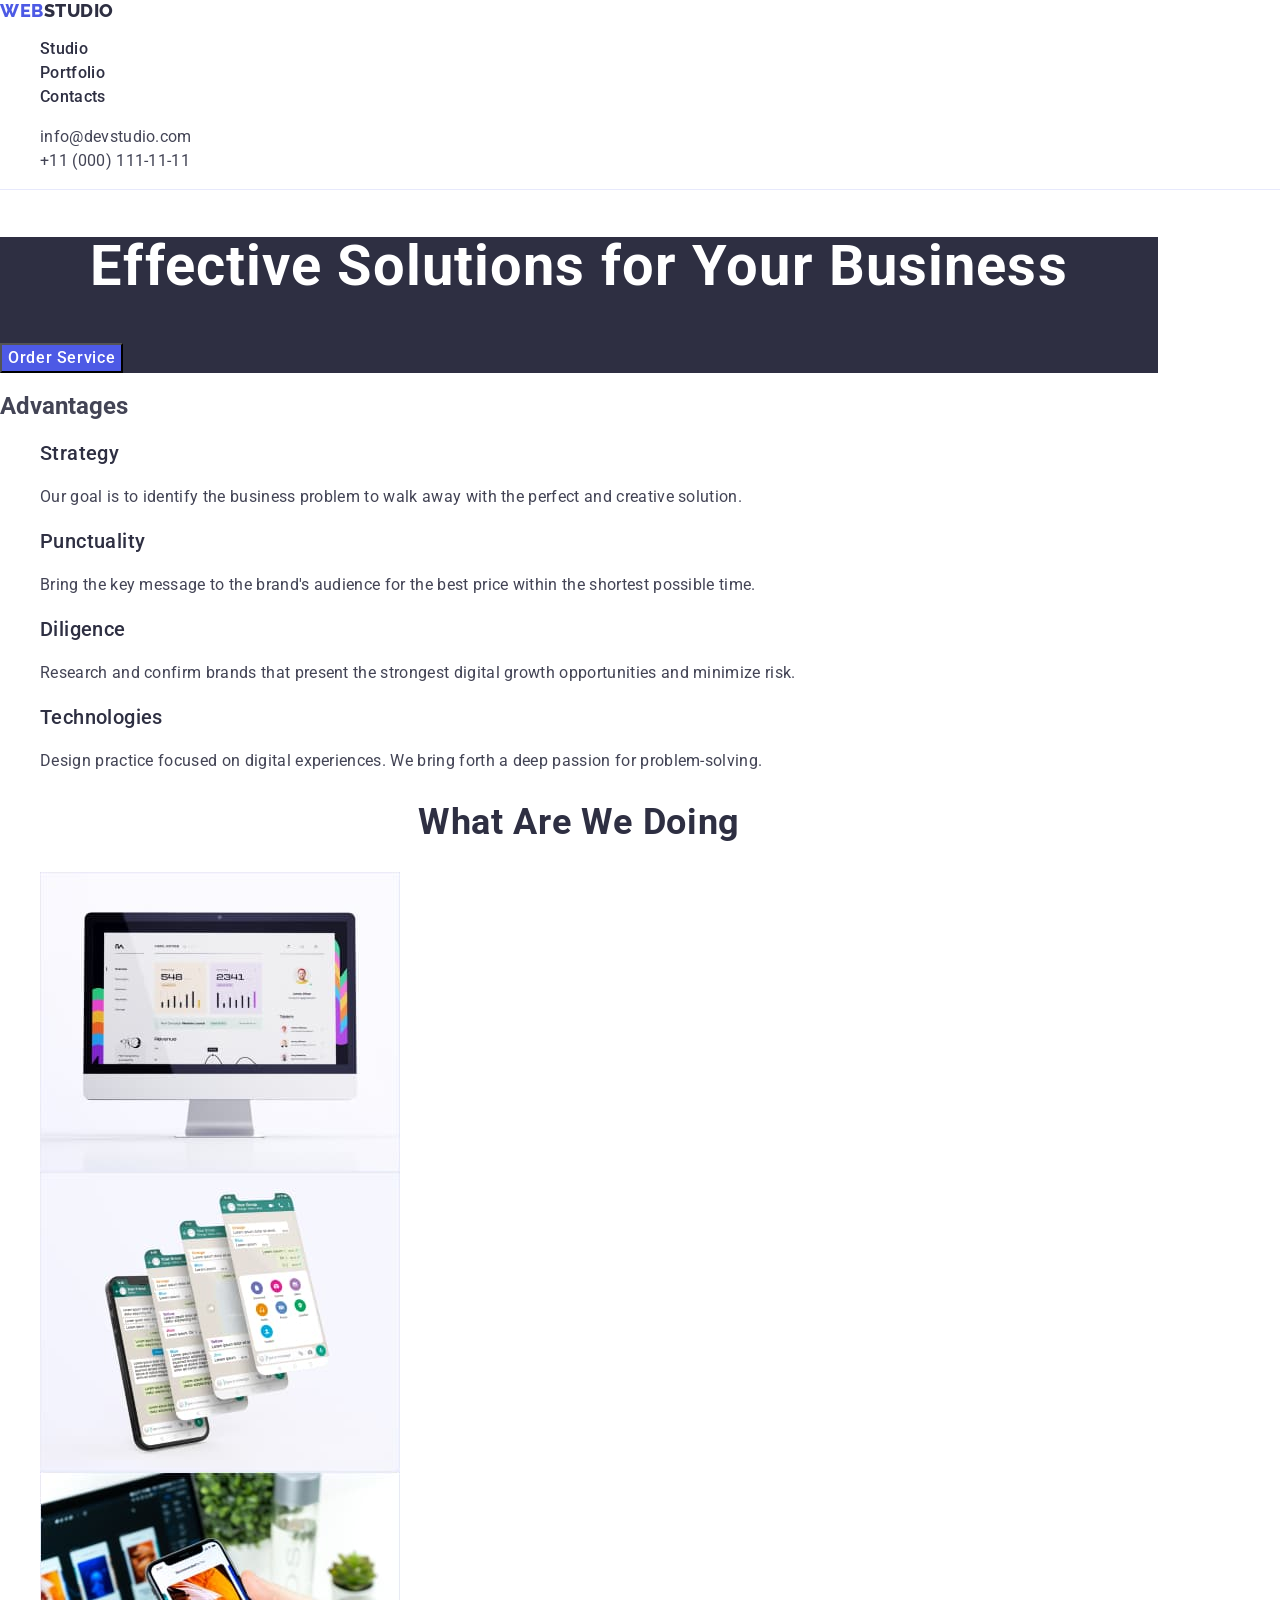
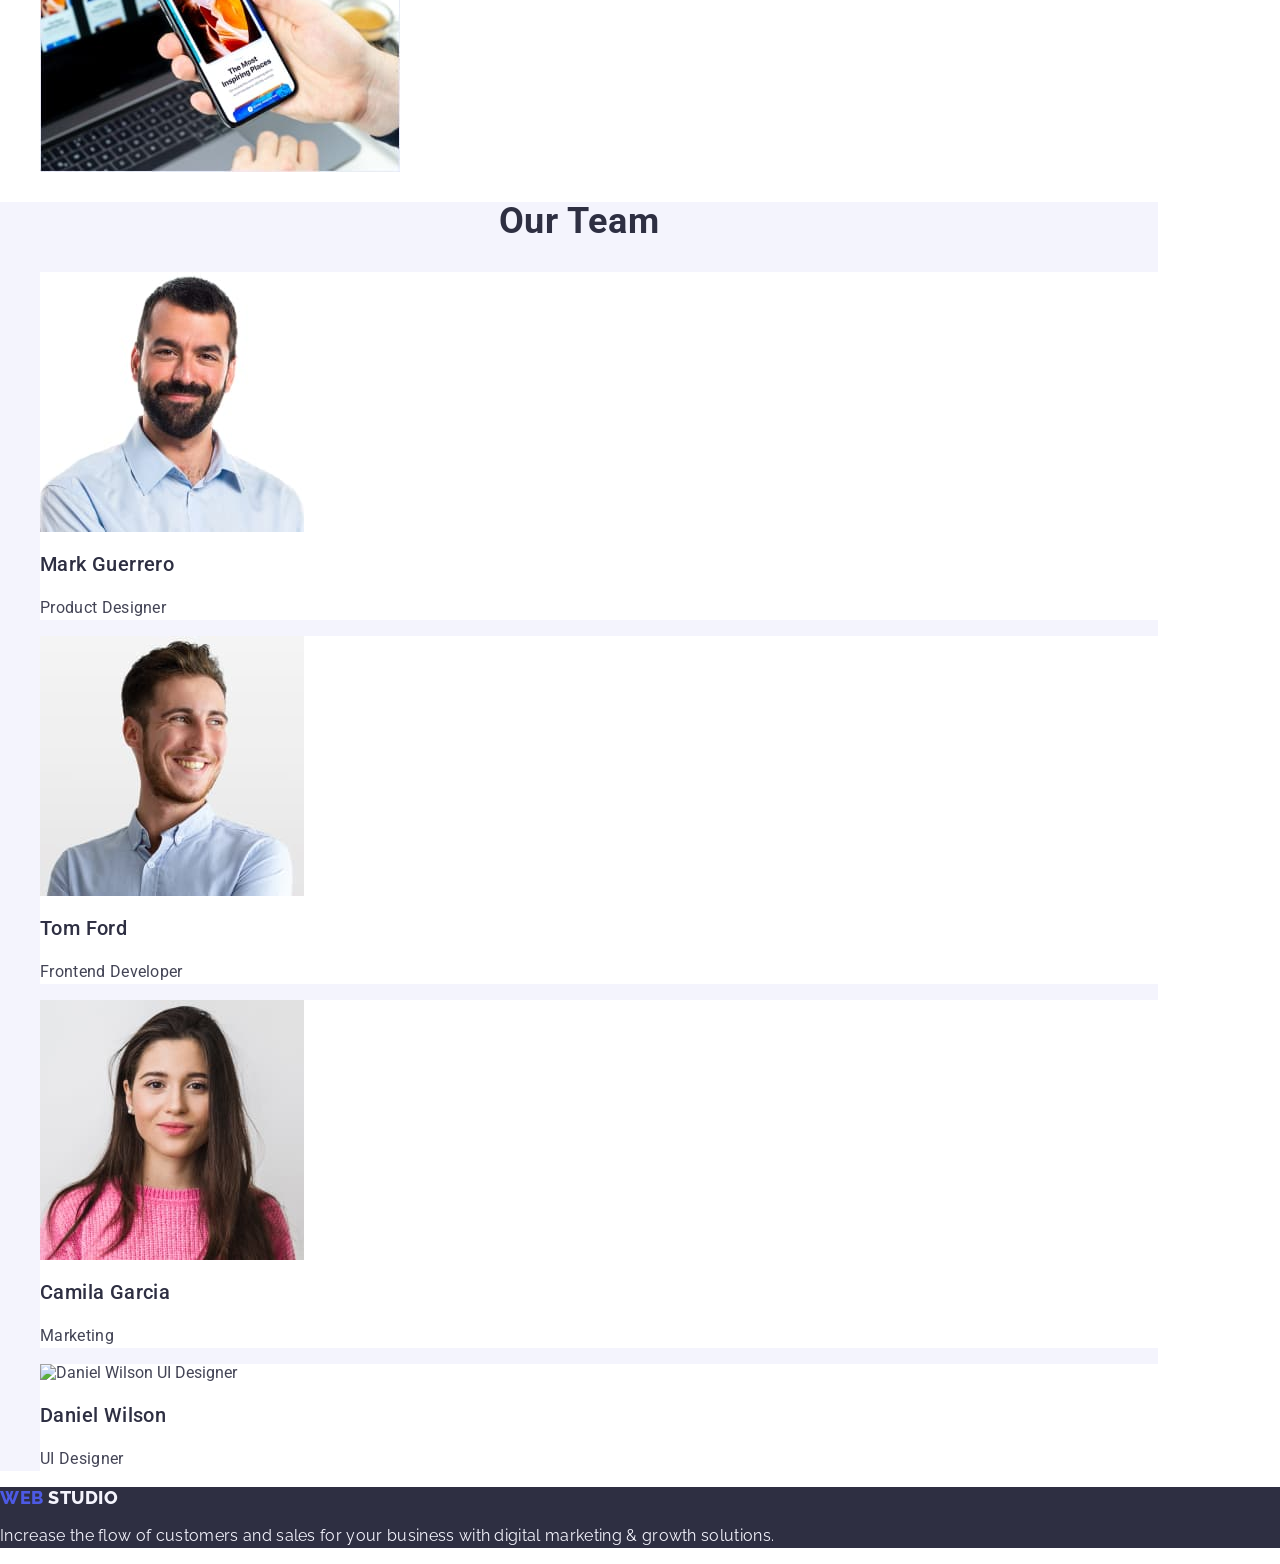
==== index.html @ 84432278 "home3" ====
<!DOCTYPE html>
<html lang="en">
  <head>
    <meta charset="UTF-8" />
    <meta name="viewport" content="width=, initial-scale=1.0" />
    <title>Document</title><link rel="preconnect" href="https://fonts.googleapis.com">
    <link rel="preconnect" href="https://fonts.googleapis.com">
<link rel="preconnect" href="https://fonts.gstatic.com" crossorigin>
<link href="https://fonts.googleapis.com/css2?family=Raleway:wght@800&family=Roboto:wght@400;500;700;900&display=swap" rel="stylesheet">
  <link rel="stylesheet" href="https://cdnjs.cloudflare.com/ajax/libs/modern-normalize/2.0.0/modern-normalize.min.css"> 
<link rel="stylesheet" href="./css/styles.css" />  
  </head>
  <body>
    <!---header section-->
    <header class="header">
<div class="container"> 
      <div class="header-content conteiner">
      <nav class="nav">
        <a class="logo link" href="./index.html">Web<span class="logo-span">Studio  </span> </a>

        <ul class="naw-list list"> 
        <li class="naw-element"> 
          <a class="naw-item link" href="./index.html">Studio</a>
         </li>
          <li class="naw-element">
            <a class="naw-item link" href="./portfolio.html">Portfolio</a>
          </li>
          <li class="naw-element">
           <a  class="naw-item link" href="">Contacts</a>
          </li>
        </ul>
      </nav>

      <address class="adress">

        <ul class="adress-list list">

          <li class="adress-element"><a class="adress-item link"  href="mailto:info@devstudio.com">info@devstudio.com</a></li>
          <li class="adress-element"><a class="adress-item link" href="tel:+110001111111">+11 (000) 111-11-11</a></li>
        </ul>

      </address>
    </div>
  </div>
    </header>


    <main class="main">
<div class="container"> 
      <!-- section 1 -->
      <section class="hero">

      <h1 class="hero-title">Effective Solutions for Your Business</h1>
      <button  class="hero-button" type="button">Order Service</button>
      </section>

      <!-- section 2 -->

      <section class="Advantages">

        <h2>Advantages</h2>

        <ul class="advantages-list list">
          <li class="advantages-item">
        <h3 class="advantages-title">Strategy</h3>
        <p class="advantages-text">
          Our goal is to identify the business problem to walk away with the
          perfect and creative solution.
        </p>
      </li>
      <li class="advantages-item">
        <h3 class="advantages-title">Punctuality</h3>
        <p class="advantages-text">
          Bring the key message to the brand's audience for the best price
          within the shortest possible time.
        </p>
      </li>
      <li class="advantages-item">
        <h3 class="advantages-title">Diligence</h3>
        <p class="advantages-text">
          Research and confirm brands that present the strongest digital growth opportunities and minimize risk.
        </p>
      <li class="advantages-item">
        <h3 class="advantages-title">Technologies</h3>
        <p class="advantages-text">
          Design practice focused on digital experiences. We bring forth a deep
          passion for problem-solving.
        </p>
      </li>
      </ul>
      </section>
      <!-- section 3 -->
      <section class="service">
        <h2 class="service-name">What are we doing</h2>
        <ul class="servise-list list">
          <li class="service-item">
            <img class="servise-image"
            src="./images/note.jpg" 
            width="360"
          alt="note"
          />
        </li>
          <li  class="service-list item">
            <img class="servise-image"
            src="./images/twotel.jpg"
             width="360"
             alt="twotel"
             />
            </li>
          <li  class="service-list item">
            <img class="servise-image"
            src="./images/notetel.jpg" 
            width="360"
            alt="notetel"
            />
          </li>
        </ul>
      </section>
      <!-- section 4 -->
      <section class="team">
        <h2 class="team-title">Our Team</h2>
        <ul class="team-list list">
          <li  class="team-item">
            <img class="team-image"
              src="./images/markguerrero.jpg"
              width="264"
              alt=" Mark Guerrero Product Designer"
            />

            <h3 class="team-subtitle">Mark Guerrero</h3>
            <p class="team-text">Product Designer</p>
          </li>

          <li class="team-item">
            <img class="team-image"
              src="./images/tomford.jpg"
              width="264"
              alt="Tom Ford Frontend Developerd"
              />
          <h3 class="team-subtitle">Tom Ford</h3>
          <p class="team-text">Frontend Developer</p>
        </li>
          <li class="team-item">
            <img class="team-image"
              src="./images/camilagarcia.jpg"
              width="264"
              alt="Camila Garcia Marketing"
            />
         <h3 class="team-subtitle">Camila Garcia</h3>
          <p class="team-text">Marketing</p>
        </li>
          <li class="team-item">
            <img class="team-image"
              src="./images/danielwilson.jpg"
              width="264"
              alt="Daniel Wilson UI Designer"
            />
          <h3 class="team-subtitle">Daniel Wilson</h3>
          <p class="team-text">UI Designer</p>
        </li>
        </ul>
      </section>
    </div>
    </main>
    <!--footer section-->
    <footer class="footer">
      <div class="container">
      <a class="footer-logo link" href="./index.html">Web <span class="logo-span">Studio  </span> </a>
      
      <p class="footer-text" >
        Increase the flow of customers and sales for your business with digital
        marketing & growth solutions.
      </p>
    </div>
    </footer>
  </body>
</html>
---- css/styles.css ----
/*
font-family: "Roboto", sans-serif;
font-family: "Relawey", sans-serif;
*/

*,
*::after,
*::before{
	box-sizing: border-box;
}

img{
  display: block;
}
body {
  margin: 0;
  font-family: Roboto, sans-serif;
  color: #434455;
  background-color: var(--white);
}

:root {
  --irish: #4d5ae5;
  --ocean: #404bbf;
  --navyblue: #2e2f42;
  --green: #31d0aa;
  --slate: #434455;
  --lightflover: #8e8f99;
  --cornflover: #e7e9fc;
  --cloud: #f4f4fd;
  --navybluemodal: #2e2f42;
  --gray: #2e2f42;
  --white: #ffffff;
}

.container { 
  max-width: 1158px;
  padding-left:  
  padding-right:  
  margin-left:  
  margin-right:  
  }

  header{
    border-bottom: 1px solid #e7e9fc;
  }
.logo {
  font-family: Raleway, sans-serif;
  color: var(--iris, #4d5ae5);
  font-size: 18px;
  font-weight: 800;
  line-height: 1.17;
  letter-spacing: 0.54px;
  text-transform: uppercase;
}
.logo-span {
  color: var(--navyblue);
}
.link {
  text-decoration: none;
}
.list {
  list-style: none;
}


.naw-item{
  color: var(--navyblue);
  font-family: Roboto, sans-serif;
  font-size: 16px;
  font-weight: 500;
  line-height: 1.5;
  letter-spacing: 0.02em;
}
.naw-item:hover,
.naw-item:focus{
  color:#404bbf;
}
.naw-item:hover
.naw-item:active{
  color:  #404bbf;
}
.adress {
  font-style: normal;
}
.adress-item{
  color: var(--slate);
  font-family: Roboto, sans-serif;
  font-size: 16px;
  line-height: 1.5;
  letter-spacing: 0.32px;
}
.adress-item:hover,
.adress-item:focus {
  color: #404bbf;
}
.adress-item:active {
  color: #404bbf;
}


.filter-button {
  color: var(--irish);
  background-color: var(--cloud);
  font-family: Roboto, sans-serif;
  font-size: 16px;
  font-weight: 500;
  line-height: 1.5;
  letter-spacing: 0.64px;
  text-align: center;
  cursor: pointer;
}

.filter-item button:hover,
.filter-item button:focus {
  color: #fff;
  background: var(--ocean);
}

.galery-item {
  background: var(--white);
}

.galery-title {
  font-family: Roboto, sans-serif;
  font-size: 20px;
  font-style: normal;
  font-weight: 500;
  line-height: 1.2;
  letter-spacing: 0.02em;
  color: #2e2f42 ;
}
.link{
  text-decoration: none;
}
.galery-text {
  color: var(--slate);
  font-family: Roboto;
  font-size: 16px;
  font-style: normal;
  font-weight: 400;
  line-height: 1.5;
  letter-spacing: 0.02em;
}
.hero{
    background-color:#2e2f42;
}
.hero-title {
  background: var(--navyblue);
  color: var(--white);
  font-family: Roboto, sans-serif;
  font-size: 56px;
  font-weight: 700;
  line-height: 1.07;
  letter-spacing: 1.12px;
  text-align: center;
}

.hero-button {
  color: var(--white);
  background:var(--irish);
  font-family: Roboto, sans-serif;
  font-size: 16px;
  font-weight: 500;
  line-height: 1.5;
  letter-spacing: 0.64px;
  cursor: pointer;
}
.hero-button:hover,
.hero-button:focus{
background: var(--ocean);
}

.advantages-title {
  color: var(--navyblue);
  font-family: Roboto, sans-serif;
  font-size: 20px;
  font-weight: 500;
  line-height: 1.2;
  letter-spacing: 0.4px;
}
.advantages-text {
  color: var(--slate);
  font-family: Roboto, sans-serif;
  font-size: 16px;
  font-weight: 400;
  line-height: 1.5;
  letter-spacing: 0.32px;
}
.service-name {
  color: var(--navyblue);
  text-align: center;
  font-family: Roboto, sans-serif;
  font-size: 36px;
  font-weight: 700;
  line-height: 1.11;
  letter-spacing: 0.72px;
  text-transform: capitalize;
}
.team{
    background-color:#F4F4FD;
}
.team-item{
    background-color: #FFFFFF;
}
.team-title {
  color: var(--navyblue);
  text-align: center;
  font-family: Roboto, sans-serif;
  font-size: 36px;
  font-weight: 700;
  line-height: 1.11;
  letter-spacing: 0.72px;
  text-transform: capitalize;
  
  
}
.team-subtitle {
  color: var(--navyblue);
  font-family: Roboto, sans-serif;
  font-size: 20px;
  font-weight: 500;
  line-height: 1.2;
  letter-spacing: 0.4px;
  

}
.team-text {
  color: var(--slate);
  font-family: Roboto, sans-serif;
  font-size: 16px;
  font-weight: 400;
  line-height: 1.5;
  letter-spacing: 0.32px;
}

.footer{
background-color: var(--navyblue);
}
.footer-logo {
  font-family: "Raleway", sans-serif;
  color: var(--iris, #4d5ae5);
  font-size: 18px;
  font-weight: 800;
  line-height: 1.17;
  letter-spacing: 0.54px;
  text-transform: uppercase;
}

.footer-logo span {
  color:#f4f4fd;
}

.footer-text {
  color: var(--cloud);
  font-family:"Raleway", sans-serif;
  font-size: 16px;
  font-weight: 400;
  line-height: 1.5;
  letter-spacing: 0.32px;
  
}
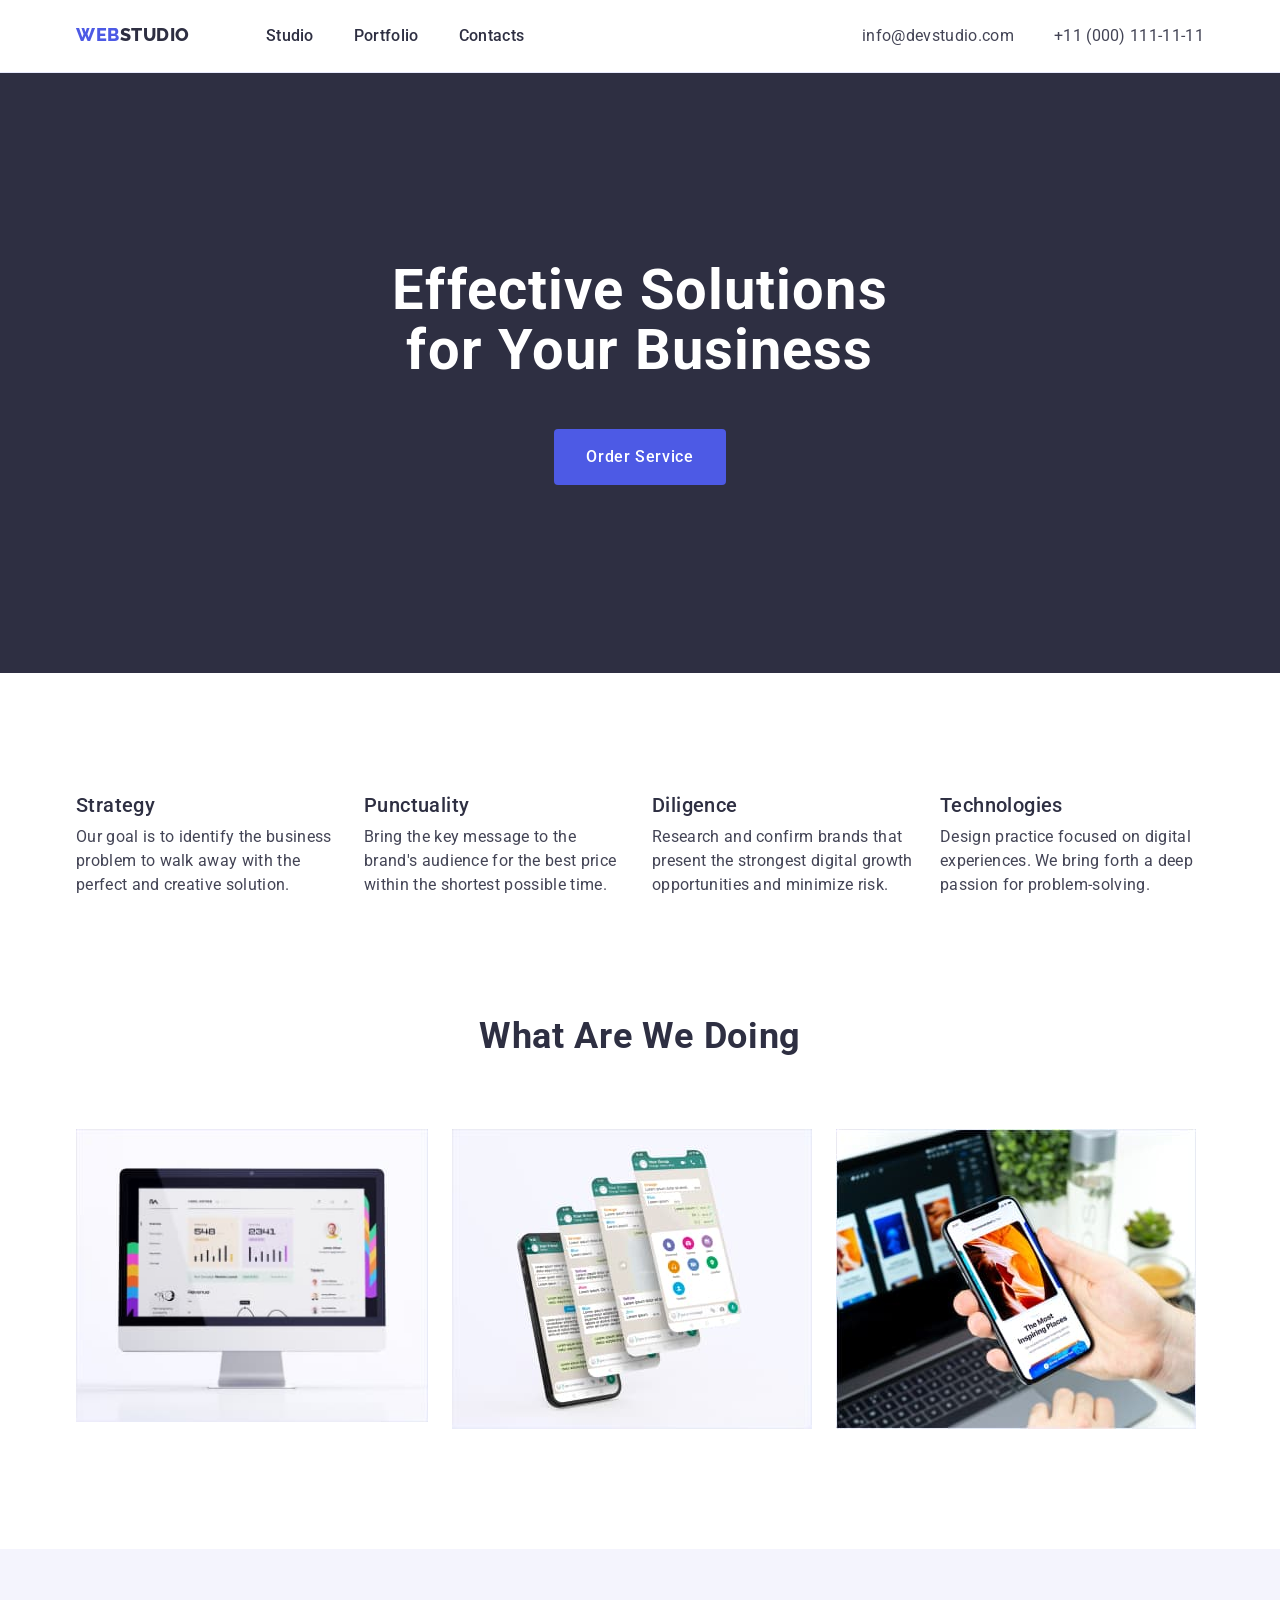
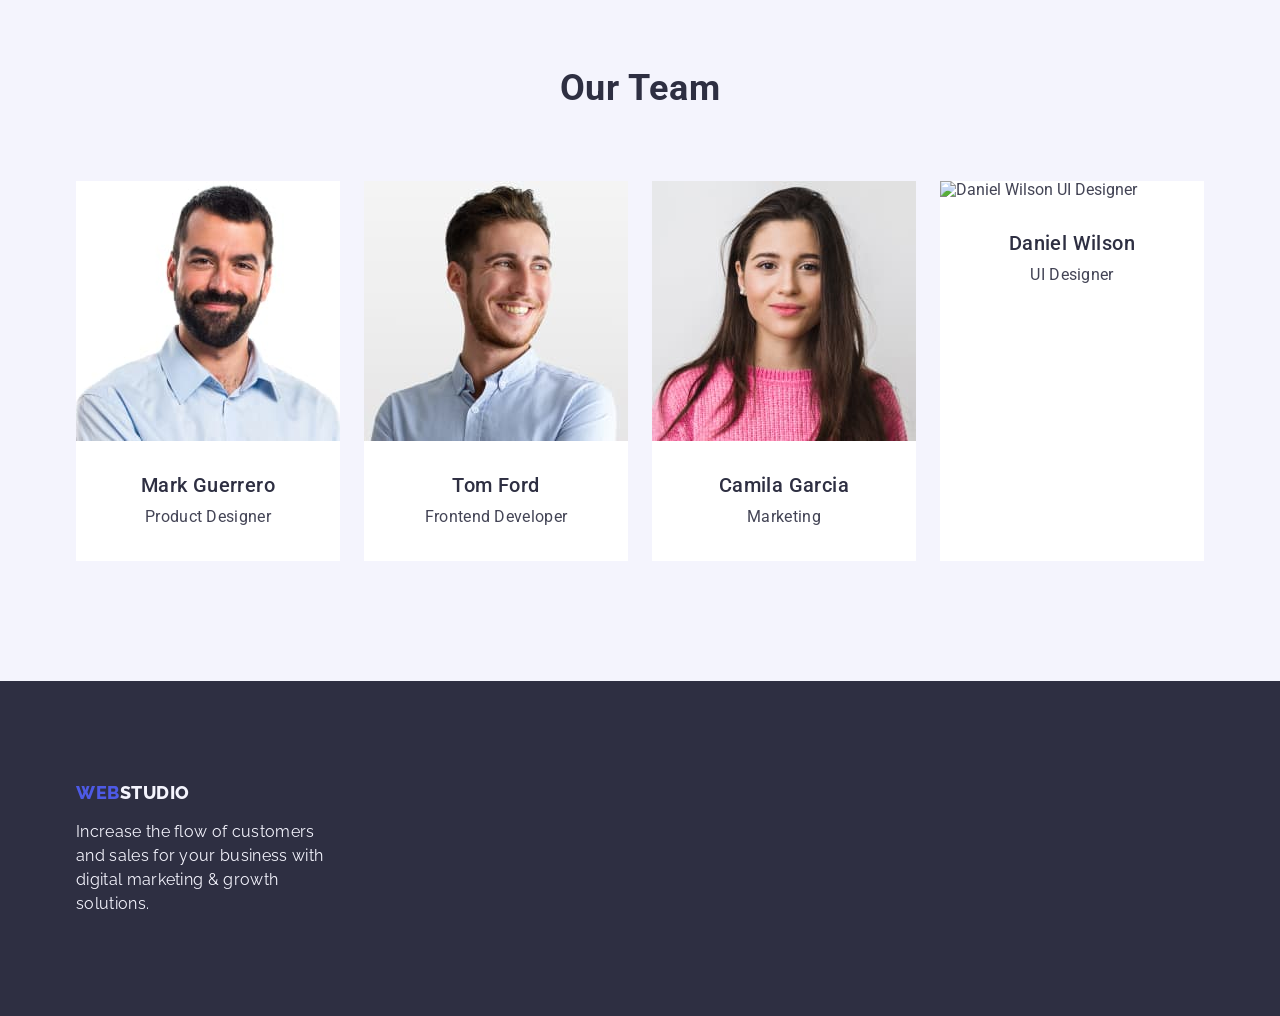
==== commit 07bf4fbe: "home-3" ====
--- a/index.html
+++ b/index.html
@@ -3,175 +3,209 @@
   <head>
     <meta charset="UTF-8" />
     <meta name="viewport" content="width=, initial-scale=1.0" />
-    <title>Document</title><link rel="preconnect" href="https://fonts.googleapis.com">
-    <link rel="preconnect" href="https://fonts.googleapis.com">
-<link rel="preconnect" href="https://fonts.gstatic.com" crossorigin>
-<link href="https://fonts.googleapis.com/css2?family=Raleway:wght@800&family=Roboto:wght@400;500;700;900&display=swap" rel="stylesheet">
-  <link rel="stylesheet" href="https://cdnjs.cloudflare.com/ajax/libs/modern-normalize/2.0.0/modern-normalize.min.css"> 
-<link rel="stylesheet" href="./css/styles.css" />  
+    <title>Document</title>
+    <link rel="preconnect" href="https://fonts.googleapis.com" />
+    <link rel="preconnect" href="https://fonts.gstatic.com" crossorigin />
+    <link
+      href="https://fonts.googleapis.com/css2?family=Raleway:wght@800&family=Roboto:wght@400;500;700;900&display=swap"
+      rel="stylesheet"
+    />
+    <link
+      rel="stylesheet"
+      href="https://cdnjs.cloudflare.com/ajax/libs/modern-normalize/2.0.0/modern-normalize.min.css"
+    />
+    <link rel="stylesheet" href="./css/styles.css" />
   </head>
   <body>
     <!---header section-->
     <header class="header">
-<div class="container"> 
-      <div class="header-content conteiner">
-      <nav class="nav">
-        <a class="logo link" href="./index.html">Web<span class="logo-span">Studio  </span> </a>
-
-        <ul class="naw-list list"> 
-        <li class="naw-element"> 
-          <a class="naw-item link" href="./index.html">Studio</a>
-         </li>
-          <li class="naw-element">
-            <a class="naw-item link" href="./portfolio.html">Portfolio</a>
-          </li>
-          <li class="naw-element">
-           <a  class="naw-item link" href="">Contacts</a>
-          </li>
-        </ul>
-      </nav>
-
-      <address class="adress">
-
-        <ul class="adress-list list">
-
-          <li class="adress-element"><a class="adress-item link"  href="mailto:info@devstudio.com">info@devstudio.com</a></li>
-          <li class="adress-element"><a class="adress-item link" href="tel:+110001111111">+11 (000) 111-11-11</a></li>
-        </ul>
-
-      </address>
-    </div>
-  </div>
+      <div class="container header-container">
+        <nav class="nav">
+          <a class="logo link" href="./index.html"
+            >Web<span class="logo-span">Studio </span>
+          </a>
+
+          <ul class="naw-list list">
+            <li class="naw-element">
+              <a class="naw-item link" href="./index.html">Studio</a>
+            </li>
+            <li class="naw-element">
+              <a class="naw-item link" href="./portfolio.html">Portfolio</a>
+            </li>
+            <li class="naw-element">
+              <a class="naw-item link" href="">Contacts</a>
+            </li>
+          </ul>
+        </nav>
+
+        <address class="adress">
+          <ul class="adress-list list">
+            <li class="adress-element">
+              <a class="adress-item link" href="mailto:info@devstudio.com"
+                >info@devstudio.com</a
+              >
+            </li>
+            <li class="adress-element">
+              <a class="adress-item link" href="tel:+110001111111"
+                >+11 (000) 111-11-11</a
+              >
+            </li>
+          </ul>
+        </address>
+      </div>
     </header>
 
-
     <main class="main">
-<div class="container"> 
-      <!-- section 1 -->
-      <section class="hero">
-
-      <h1 class="hero-title">Effective Solutions for Your Business</h1>
-      <button  class="hero-button" type="button">Order Service</button>
-      </section>
-
-      <!-- section 2 -->
-
-      <section class="Advantages">
-
-        <h2>Advantages</h2>
-
-        <ul class="advantages-list list">
-          <li class="advantages-item">
-        <h3 class="advantages-title">Strategy</h3>
-        <p class="advantages-text">
-          Our goal is to identify the business problem to walk away with the
-          perfect and creative solution.
-        </p>
-      </li>
-      <li class="advantages-item">
-        <h3 class="advantages-title">Punctuality</h3>
-        <p class="advantages-text">
-          Bring the key message to the brand's audience for the best price
-          within the shortest possible time.
-        </p>
-      </li>
-      <li class="advantages-item">
-        <h3 class="advantages-title">Diligence</h3>
-        <p class="advantages-text">
-          Research and confirm brands that present the strongest digital growth opportunities and minimize risk.
-        </p>
-      <li class="advantages-item">
-        <h3 class="advantages-title">Technologies</h3>
-        <p class="advantages-text">
-          Design practice focused on digital experiences. We bring forth a deep
-          passion for problem-solving.
-        </p>
-      </li>
-      </ul>
-      </section>
-      <!-- section 3 -->
-      <section class="service">
-        <h2 class="service-name">What are we doing</h2>
-        <ul class="servise-list list">
-          <li class="service-item">
-            <img class="servise-image"
-            src="./images/note.jpg" 
-            width="360"
-          alt="note"
-          />
-        </li>
-          <li  class="service-list item">
-            <img class="servise-image"
-            src="./images/twotel.jpg"
-             width="360"
-             alt="twotel"
-             />
-            </li>
-          <li  class="service-list item">
-            <img class="servise-image"
-            src="./images/notetel.jpg" 
-            width="360"
-            alt="notetel"
-            />
-          </li>
-        </ul>
-      </section>
-      <!-- section 4 -->
-      <section class="team">
-        <h2 class="team-title">Our Team</h2>
-        <ul class="team-list list">
-          <li  class="team-item">
-            <img class="team-image"
-              src="./images/markguerrero.jpg"
-              width="264"
-              alt=" Mark Guerrero Product Designer"
-            />
-
-            <h3 class="team-subtitle">Mark Guerrero</h3>
-            <p class="team-text">Product Designer</p>
-          </li>
-
-          <li class="team-item">
-            <img class="team-image"
-              src="./images/tomford.jpg"
-              width="264"
-              alt="Tom Ford Frontend Developerd"
+      
+        <!-- section 1 -->
+        <section class="hero">
+          <div class="container">
+            <h1 class="hero-title">Effective Solutions for Your Business</h1>
+          <button class="hero-button" type="button">Order Service</button>
+          </div>
+        </section>
+
+        <!-- section 2 -->
+
+        <section class="advantages section">
+         <div class="container">
+           <h2 class="visually-hidden">Advantages</h2>
+
+          <ul class="advantages-list list">
+            <li class="advantages-item">
+              <h3 class="advantages-title">Strategy</h3>
+              <p class="advantages-text">
+                Our goal is to identify the business problem to walk away with
+                the perfect and creative solution.
+              </p>
+            </li>
+            <li class="advantages-item">
+              <h3 class="advantages-title">Punctuality</h3>
+              <p class="advantages-text">
+                Bring the key message to the brand's audience for the best price
+                within the shortest possible time.
+              </p>
+            </li>
+            <li class="advantages-item">
+              <h3 class="advantages-title">Diligence</h3>
+              <p class="advantages-text">
+                Research and confirm brands that present the strongest digital
+                growth opportunities and minimize risk.
+              </p>
+            </li>
+
+            <li class="advantages-item">
+              <h3 class="advantages-title">Technologies</h3>
+              <p class="advantages-text">
+                Design practice focused on digital experiences. We bring forth a
+                deep passion for problem-solving.
+              </p>
+            </li>
+          </ul>
+         </div>
+        </section>
+        <!-- section 3 -->
+        <section class="service section">
+       <div class="container">   <h2 class="service-name">What are we doing</h2>
+          <ul class="servise-list list">
+            <li class="service-item">
+              <img
+                class="servise-image"
+                src="./images/note.jpg"
+                width="360"
+                alt="note"
               />
-          <h3 class="team-subtitle">Tom Ford</h3>
-          <p class="team-text">Frontend Developer</p>
-        </li>
-          <li class="team-item">
-            <img class="team-image"
-              src="./images/camilagarcia.jpg"
-              width="264"
-              alt="Camila Garcia Marketing"
-            />
-         <h3 class="team-subtitle">Camila Garcia</h3>
-          <p class="team-text">Marketing</p>
-        </li>
-          <li class="team-item">
-            <img class="team-image"
-              src="./images/danielwilson.jpg"
-              width="264"
-              alt="Daniel Wilson UI Designer"
-            />
-          <h3 class="team-subtitle">Daniel Wilson</h3>
-          <p class="team-text">UI Designer</p>
-        </li>
-        </ul>
-      </section>
-    </div>
+            </li>
+            <li class="service-list item">
+              <img
+                class="servise-image"
+                src="./images/twotel.jpg"
+                width="360"
+                alt="twotel"
+              />
+            </li>
+            <li class="service-list item">
+              <img
+                class="servise-image"
+                src="./images/notetel.jpg"
+                width="360"
+                alt="notetel"
+              />
+            </li>
+          </ul>
+        </div>
+        </section>
+        <!-- section 4 -->
+        <section class="team section">
+          <div class="container"><h2 class="team-title">Our Team</h2>
+            <ul class="team-list list">
+              <li class="team-item">
+                <img
+                  class="team-image"
+                  src="./images/markguerrero.jpg"
+                  width="264"
+                  alt=" Mark Guerrero Product Designer"
+                />
+  
+              <div class="team-content"><h3 class="team-subtitle">Mark Guerrero</h3>
+                <p class="team-text">Product Designer</p></div>
+                
+              
+              </li>
+  
+              <li class="team-item">
+                <img
+                  class="team-image"
+                  src="./images/tomford.jpg"
+                  width="264"
+                  alt="Tom Ford Frontend Developerd"
+                />
+                <div class="team-content"><h3 class="team-subtitle">Tom Ford</h3>
+                  <p class="team-text">Frontend Developer</p></div>
+                  
+                
+              </li>
+              <li class="team-item">
+                <img
+                  class="team-image"
+                  src="./images/camilagarcia.jpg"
+                  width="264"
+                  alt="Camila Garcia Marketing"/>
+                  <div class="team-content"><h3 class="team-subtitle">Camila Garcia</h3>
+                    <p class="team-text">Marketing</p></div>
+                
+                
+              </li>
+              <li class="team-item">
+                <img
+                  class="team-image"
+                  src="./images/danielwilson.jpg"
+                  width="264"
+                  alt="Daniel Wilson UI Designer"
+                />
+                <div class="team-content">
+                <h3 class="team-subtitle">Daniel Wilson</h3>
+                  <p class="team-text">UI Designer</p>
+                </div>
+                  
+                
+              </li>
+            </ul>
+          </div>
+        </section>
     </main>
     <!--footer section-->
     <footer class="footer">
       <div class="container">
-      <a class="footer-logo link" href="./index.html">Web <span class="logo-span">Studio  </span> </a>
-      
-      <p class="footer-text" >
-        Increase the flow of customers and sales for your business with digital
-        marketing & growth solutions.
-      </p>
-    </div>
+        <a class="footer-logo link" href="./index.html"
+          >Web <span class="logo-span">Studio </span>
+        </a>
+
+        <p class="footer-text">
+          Increase the flow of customers and sales for your business with
+          digital marketing & growth solutions.
+        </p>
+      </div>
     </footer>
   </body>
 </html>
--- a/css/styles.css
+++ b/css/styles.css
@@ -2,22 +2,6 @@
 font-family: "Roboto", sans-serif;
 font-family: "Relawey", sans-serif;
 */
-
-*,
-*::after,
-*::before{
-	box-sizing: border-box;
-}
-
-img{
-  display: block;
-}
-body {
-  margin: 0;
-  font-family: Roboto, sans-serif;
-  color: #434455;
-  background-color: var(--white);
-}
 
 :root {
   --irish: #4d5ae5;
@@ -32,19 +16,66 @@
   --gray: #2e2f42;
   --white: #ffffff;
 }
-
+body {
+  font-family: Roboto, sans-serif;
+  color: #434455;
+  background-color: var(--white);
+}
+
+img{
+  display: block;
+  max-width: 100%;
+  height: auto;
+}
+h1, h2, h3, h4, h5, h6, p{
+  margin: 0;
+}
+.list {
+  list-style: none;
+  margin: 0;
+  padding: 0;
+
+}
+.link {
+  text-decoration: none;
+}
 .container { 
   max-width: 1158px;
-  padding-left:  
-  padding-right:  
-  margin-left:  
-  margin-right:  
+  padding-left: 15px;
+  padding-right: 15px; 
+  margin-left:  auto;
+  margin-right: auto;
   }
-
-  header{
+  .visually-hidden {
+    position: absolute;
+    width: 1px;
+    height: 1px;
+    margin: -1px;
+    border: 0;
+    padding: 0;
+    white-space: nowrap;
+    clip-path: inset(100%);
+    clip: rect(0 0 0 0);
+    overflow: hidden;
+    }
+  .section{
+    padding: 120px 0  ;
+  }
+.service{
+  padding-top: 0;
+}
+  .header{
     border-bottom: 1px solid #e7e9fc;
   }
+  .header-container{
+    display: flex;
+    align-items: center;
+    justify-content: space-between;
+  }
 .logo {
+ 
+  margin-right: 76px;
+  padding: 24px 0;
   font-family: Raleway, sans-serif;
   color: var(--iris, #4d5ae5);
   font-size: 18px;
@@ -56,15 +87,19 @@
 .logo-span {
   color: var(--navyblue);
 }
-.link {
-  text-decoration: none;
-}
-.list {
-  list-style: none;
-}
-
-
+.nav{
+  display: flex;
+  align-self: center;
+}
+.naw-list{
+  display: flex;
+  align-self: center;
+  gap: 40px;
+
+}
 .naw-item{
+  display: block;
+  padding: 24px 0;
   color: var(--navyblue);
   font-family: Roboto, sans-serif;
   font-size: 16px;
@@ -83,7 +118,13 @@
 .adress {
   font-style: normal;
 }
+.adress-list{
+  display: flex;
+  gap: 40px;
+}
 .adress-item{
+  display: block;
+  padding: 24px 0;
   color: var(--slate);
   font-family: Roboto, sans-serif;
   font-size: 16px;
@@ -143,9 +184,14 @@
   letter-spacing: 0.02em;
 }
 .hero{
+  padding: 188px 0;
+
     background-color:#2e2f42;
 }
 .hero-title {
+  max-width: 496px;
+  margin: 0 auto;
+  margin-bottom: 48px;
   background: var(--navyblue);
   color: var(--white);
   font-family: Roboto, sans-serif;
@@ -157,6 +203,11 @@
 }
 
 .hero-button {
+  display: block;
+  padding: 16px 32px;
+  margin: 0 auto ;
+  border: none;
+  border-radius:  4px;
   color: var(--white);
   background:var(--irish);
   font-family: Roboto, sans-serif;
@@ -171,13 +222,22 @@
 background: var(--ocean);
 }
 
+.advantages-list{
+   display: flex;
+   gap: 24px;
+}
+.advantages-item{
+  width: calc((100% - 72px)/4);
+}
 .advantages-title {
+  margin-bottom: 8px;
   color: var(--navyblue);
   font-family: Roboto, sans-serif;
   font-size: 20px;
   font-weight: 500;
   line-height: 1.2;
   letter-spacing: 0.4px;
+
 }
 .advantages-text {
   color: var(--slate);
@@ -188,6 +248,7 @@
   letter-spacing: 0.32px;
 }
 .service-name {
+  padding-bottom: 72px;
   color: var(--navyblue);
   text-align: center;
   font-family: Roboto, sans-serif;
@@ -197,13 +258,18 @@
   letter-spacing: 0.72px;
   text-transform: capitalize;
 }
+.servise-list{
+  display: flex;
+   gap: 24px;
+}
+.service-item{
+  width: calc((100% - 72px)/3);
+}
 .team{
     background-color:#F4F4FD;
 }
-.team-item{
-    background-color: #FFFFFF;
-}
 .team-title {
+  margin-bottom: 72px;
   color: var(--navyblue);
   text-align: center;
   font-family: Roboto, sans-serif;
@@ -213,17 +279,28 @@
   letter-spacing: 0.72px;
   text-transform: capitalize;
   
-  
+}
+.team-list{
+  display: flex;
+  gap: 24px;
+}
+.team-item{
+  width: calc((100% - 72px)/4);
+    background-color: #FFFFFF;
+   
+}
+.team-content{
+  padding: 32px 0;
+  text-align: center;
 }
 .team-subtitle {
+  margin-bottom: 8px;
   color: var(--navyblue);
   font-family: Roboto, sans-serif;
   font-size: 20px;
   font-weight: 500;
   line-height: 1.2;
   letter-spacing: 0.4px;
-  
-
 }
 .team-text {
   color: var(--slate);
@@ -235,9 +312,13 @@
 }
 
 .footer{
+
 background-color: var(--navyblue);
 }
 .footer-logo {
+  padding: 101px 0px 17px 0px;
+
+  display: flex;
   font-family: "Raleway", sans-serif;
   color: var(--iris, #4d5ae5);
   font-size: 18px;
@@ -252,6 +333,8 @@
 }
 
 .footer-text {
+padding-bottom: 100px;
+  width: 264px;
   color: var(--cloud);
   font-family:"Raleway", sans-serif;
   font-size: 16px;
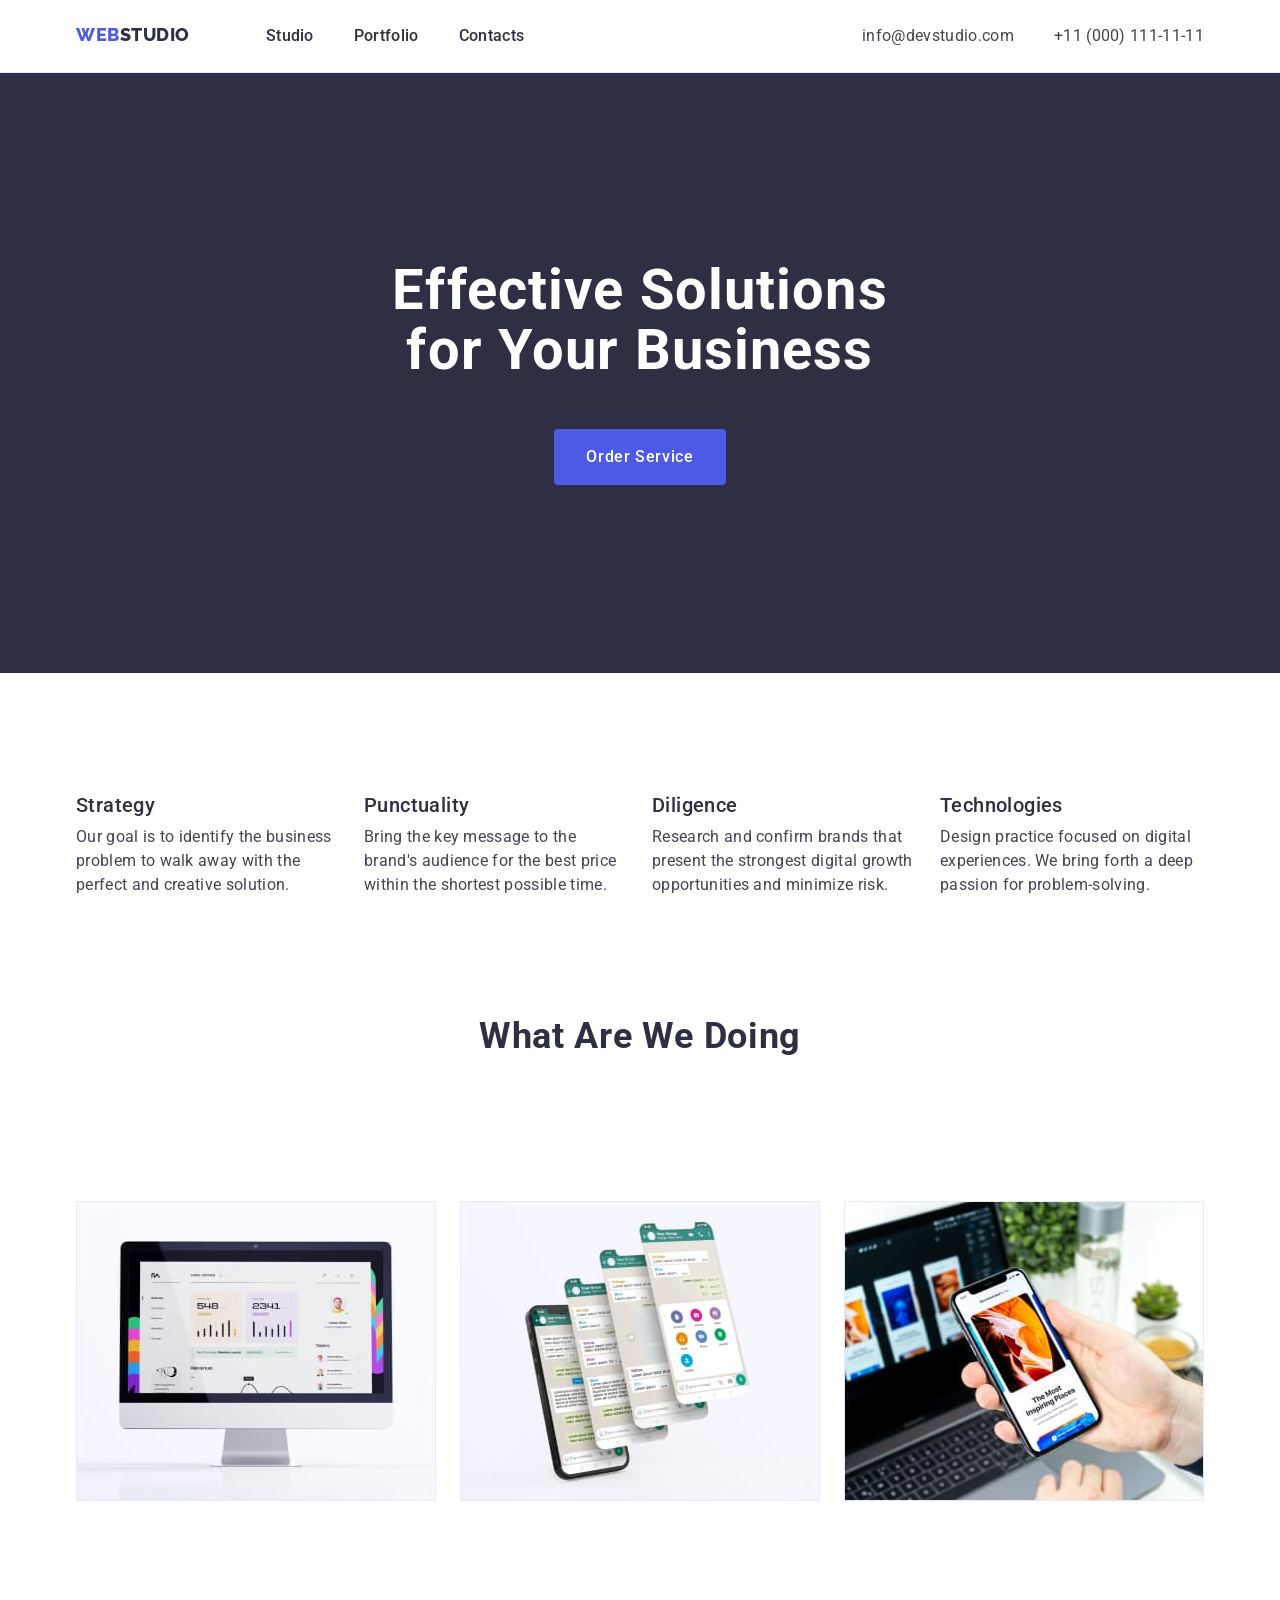
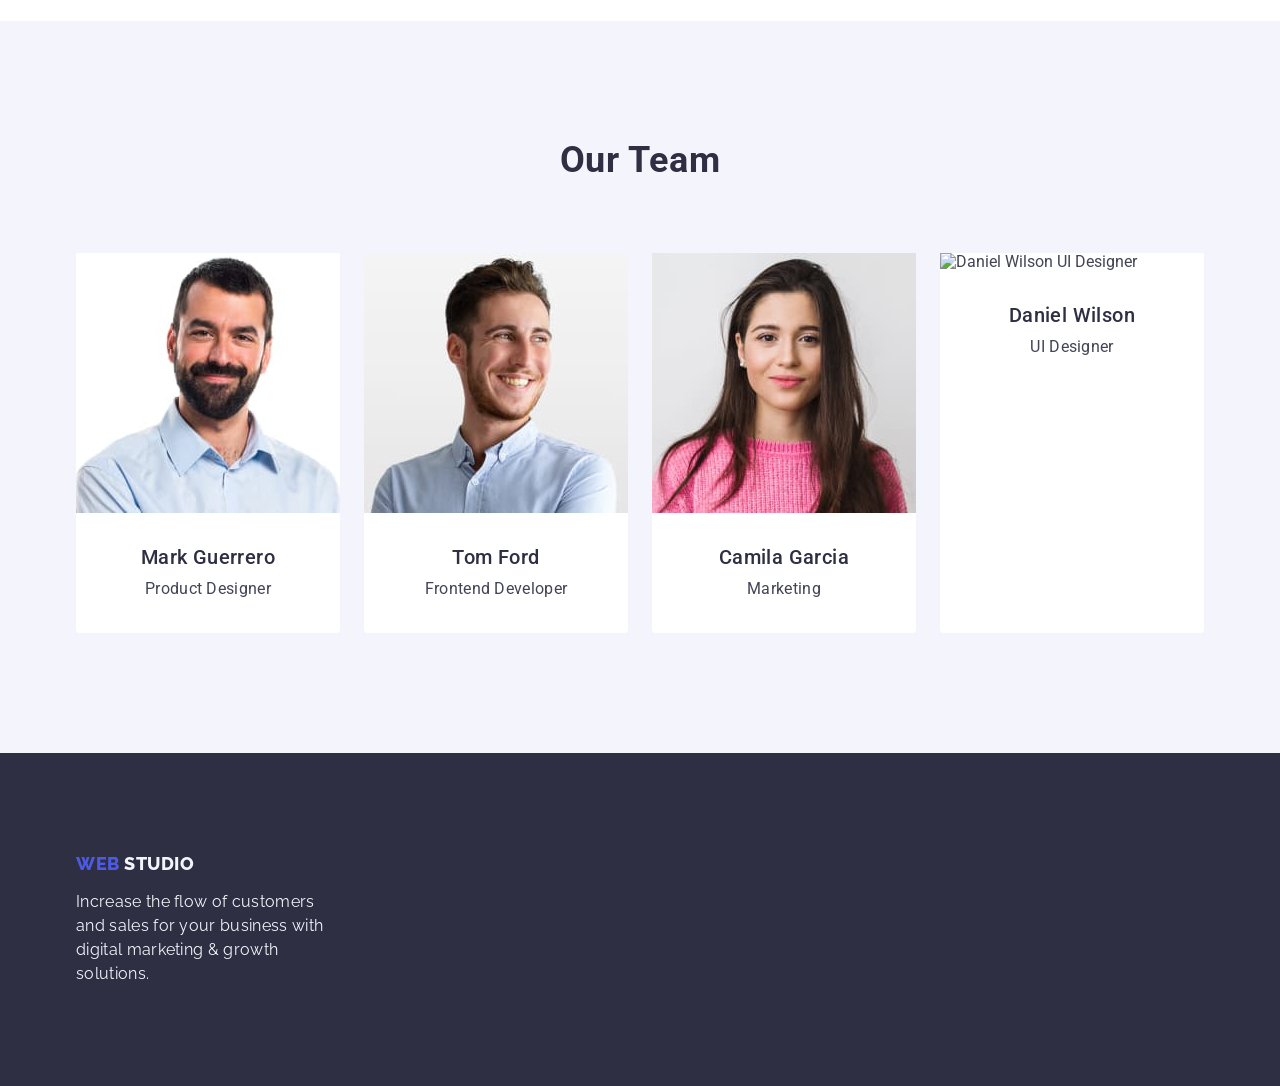
==== commit 848c3df9: "home-3" ====
--- a/index.html
+++ b/index.html
@@ -116,7 +116,7 @@
                 alt="note"
               />
             </li>
-            <li class="service-list item">
+            <li class="service-item">
               <img
                 class="servise-image"
                 src="./images/twotel.jpg"
@@ -124,7 +124,7 @@
                 alt="twotel"
               />
             </li>
-            <li class="service-list item">
+            <li class="service-item">
               <img
                 class="servise-image"
                 src="./images/notetel.jpg"
--- a/css/styles.css
+++ b/css/styles.css
@@ -248,6 +248,7 @@
   letter-spacing: 0.32px;
 }
 .service-name {
+  margin-bottom: 72px;
   padding-bottom: 72px;
   color: var(--navyblue);
   text-align: center;
@@ -263,7 +264,7 @@
    gap: 24px;
 }
 .service-item{
-  width: calc((100% - 72px)/3);
+  width: calc((100% - 48px)/3);
 }
 .team{
     background-color:#F4F4FD;
@@ -287,7 +288,7 @@
 .team-item{
   width: calc((100% - 72px)/4);
     background-color: #FFFFFF;
-   
+    border-radius: 0px 0px 4px 4px; 
 }
 .team-content{
   padding: 32px 0;
@@ -312,13 +313,12 @@
 }
 
 .footer{
-
+  padding: 100px 0px 100px;
 background-color: var(--navyblue);
 }
 .footer-logo {
-  padding: 101px 0px 17px 0px;
-
-  display: flex;
+  display: inline-block;
+margin-bottom: 16px;
   font-family: "Raleway", sans-serif;
   color: var(--iris, #4d5ae5);
   font-size: 18px;
@@ -333,7 +333,7 @@
 }
 
 .footer-text {
-padding-bottom: 100px;
+
   width: 264px;
   color: var(--cloud);
   font-family:"Raleway", sans-serif;
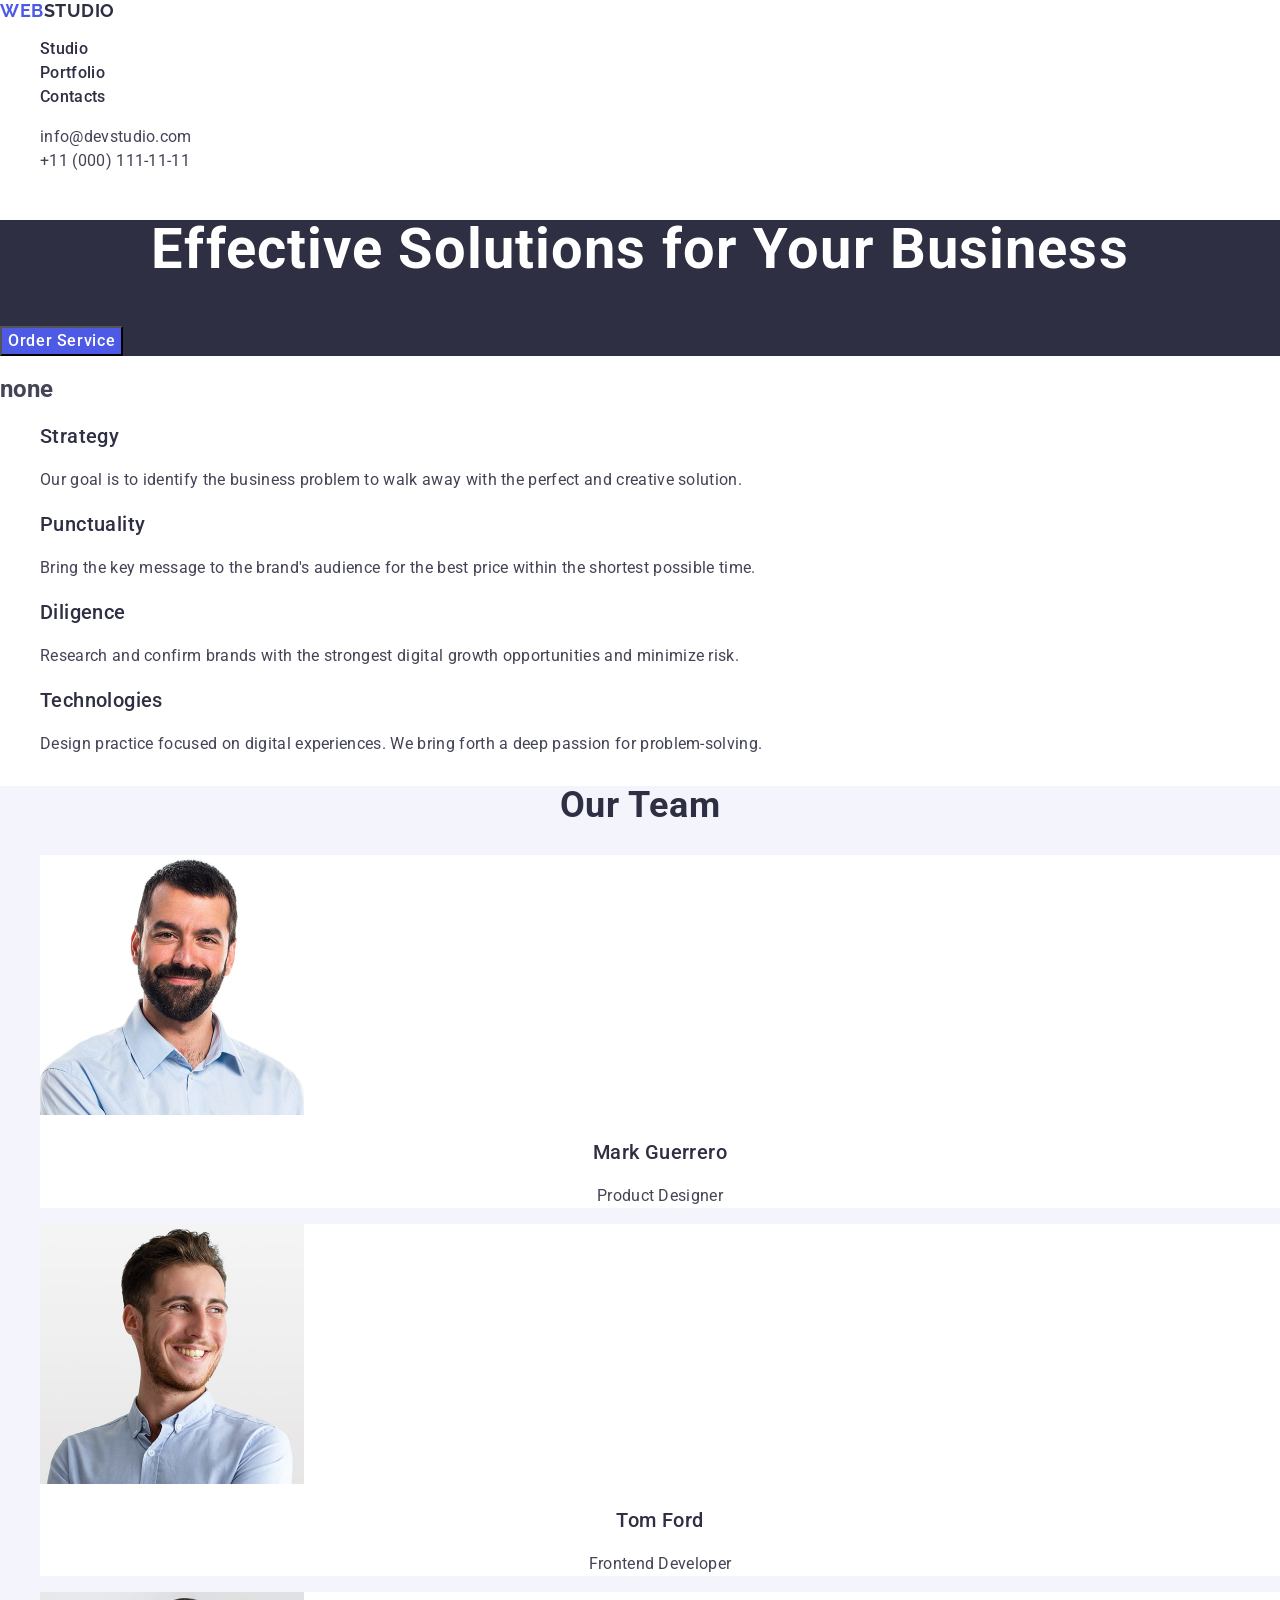
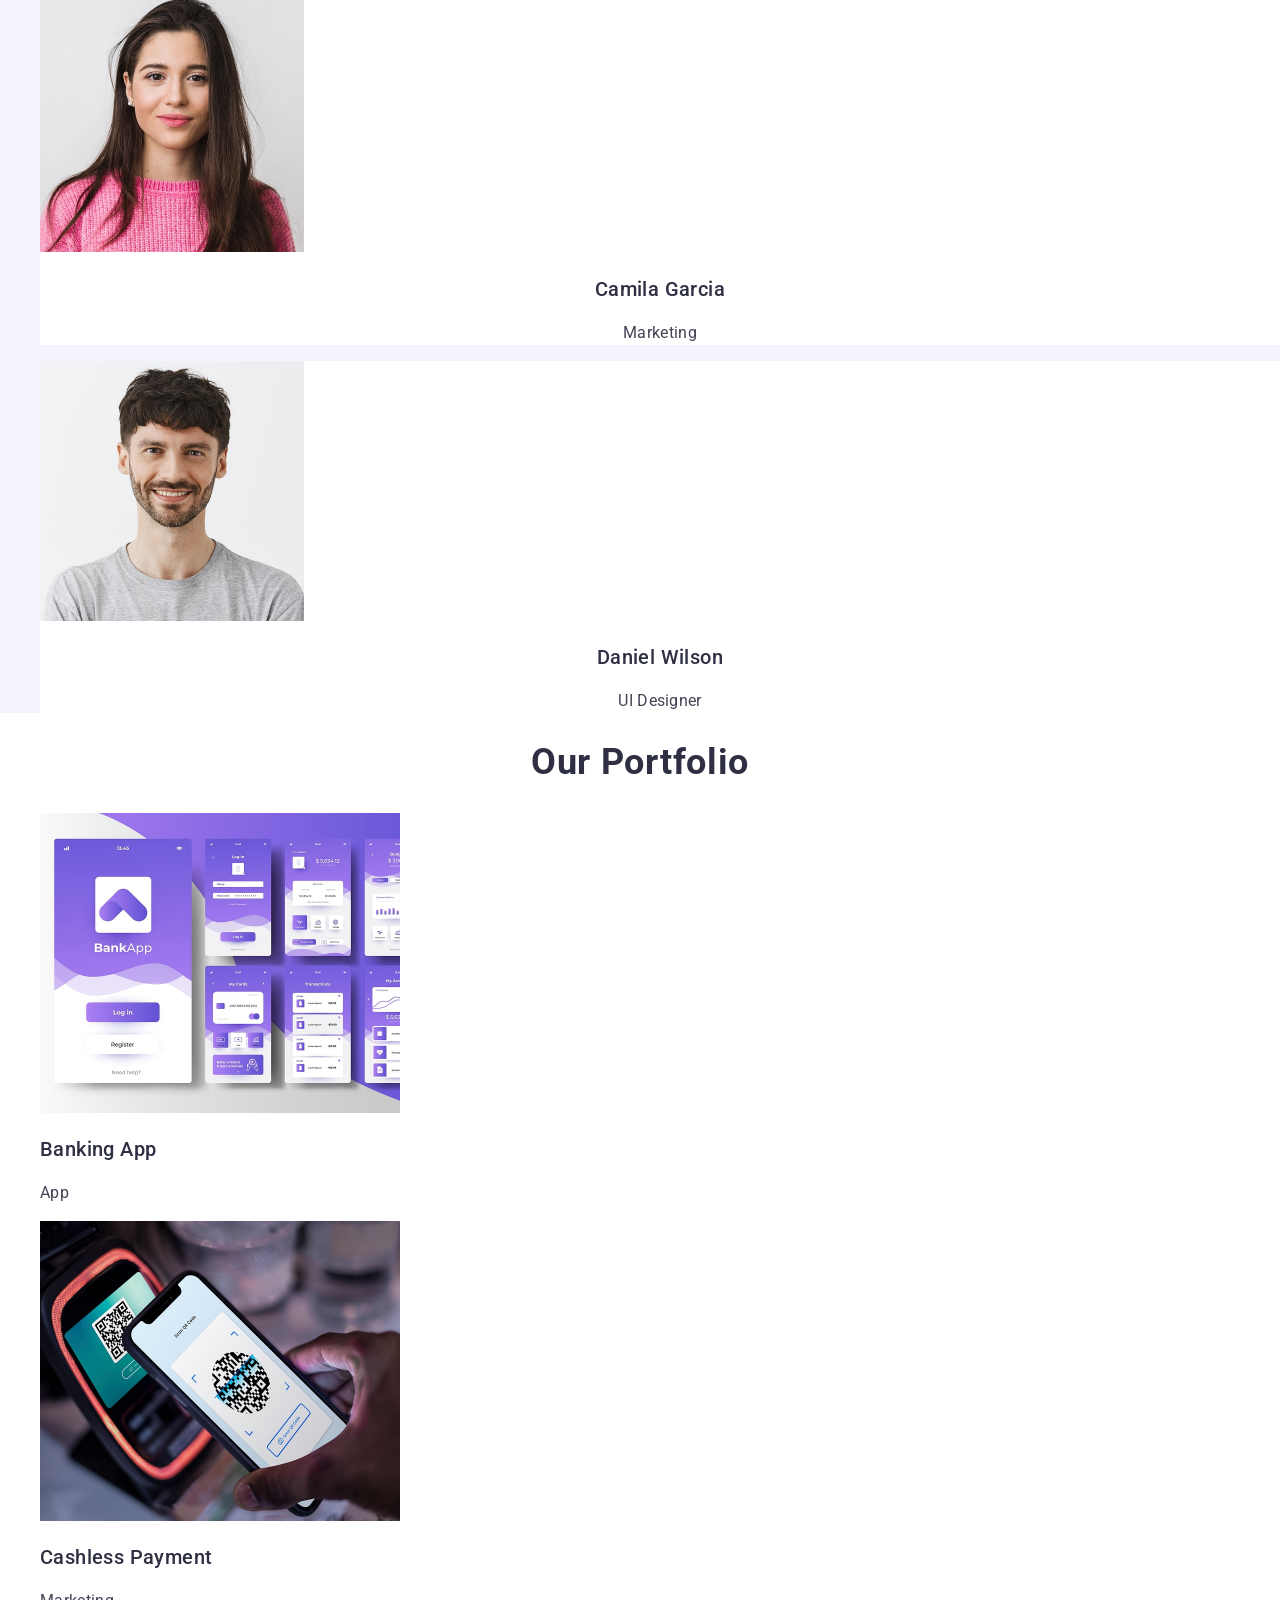
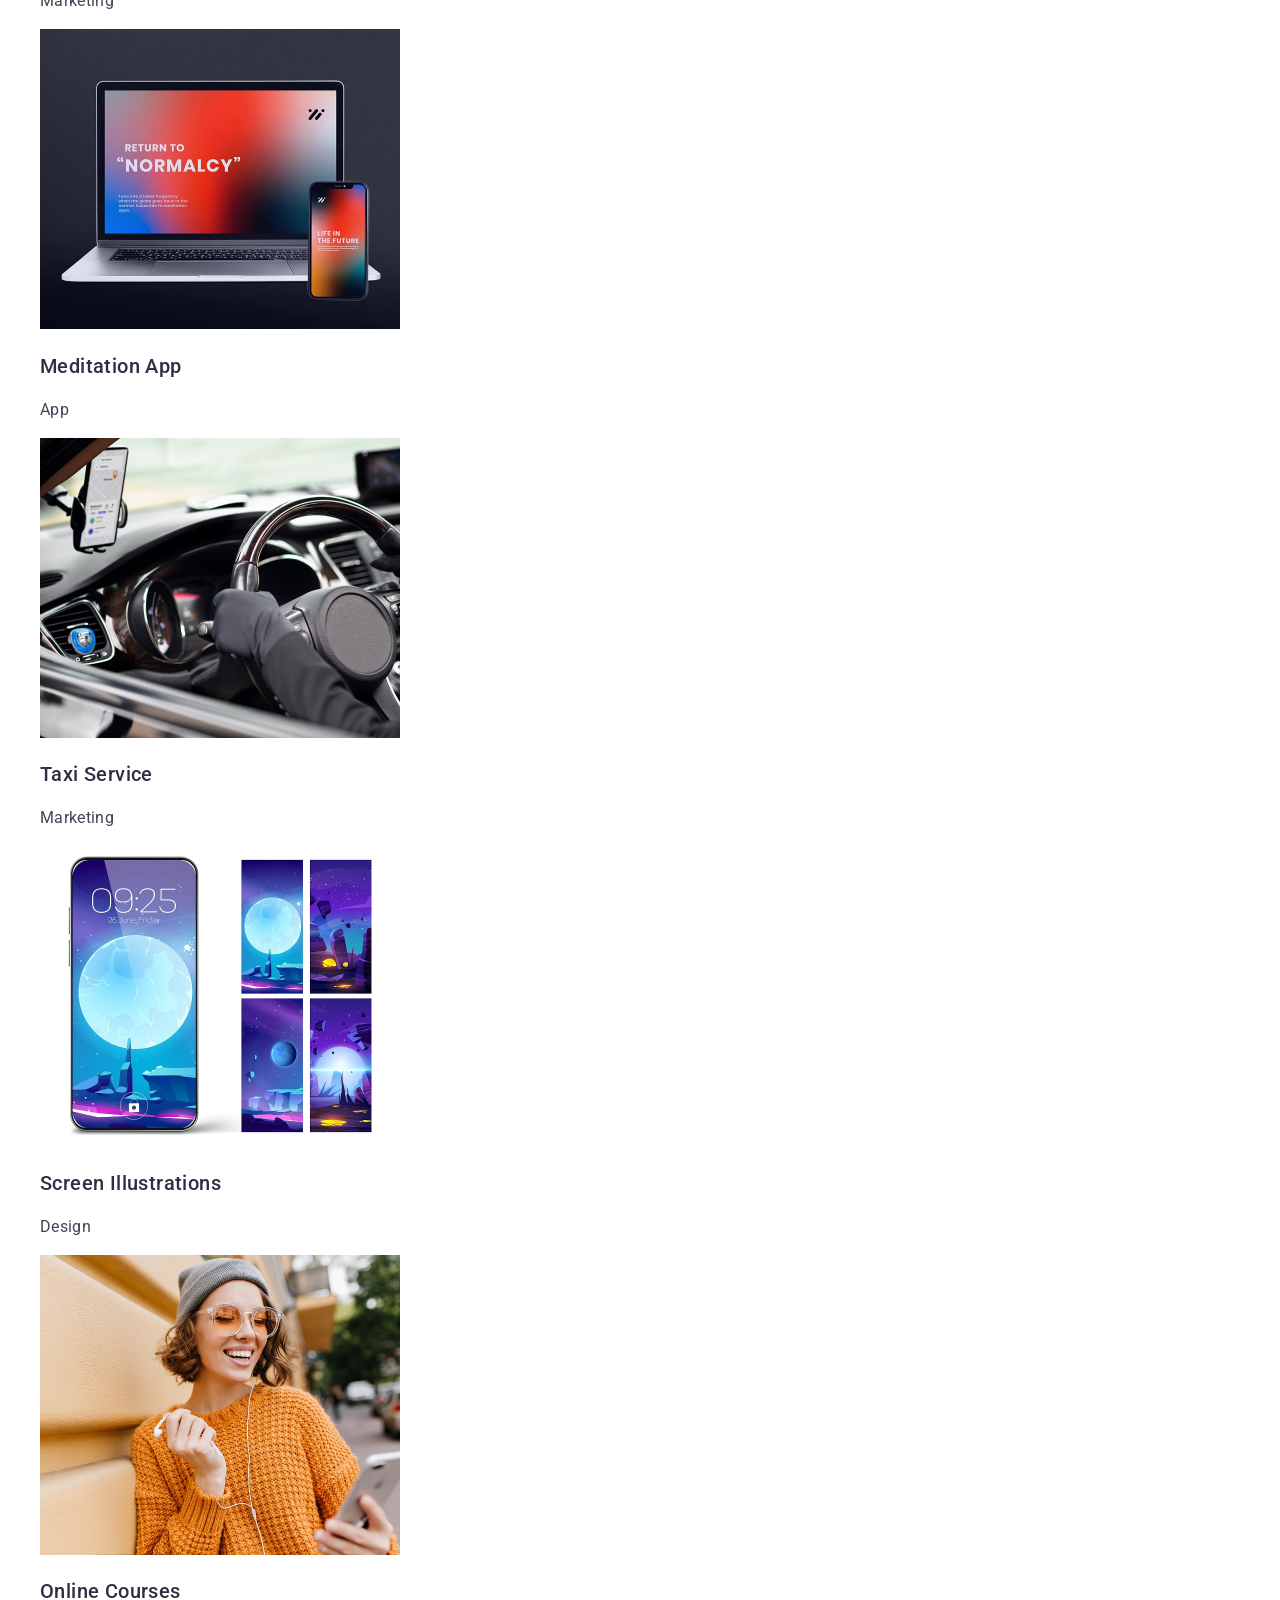
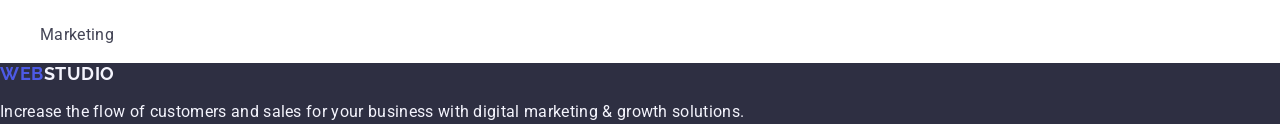
==== commit ff89d753: "Initial commit" ====
--- a/index.html
+++ b/index.html
@@ -1,211 +1,135 @@
 <!DOCTYPE html>
 <html lang="en">
-  <head>
-    <meta charset="UTF-8" />
-    <meta name="viewport" content="width=, initial-scale=1.0" />
+<head>
+    <meta charset="UTF-8">
+    <meta name="viewport" content="width=device-width, initial-scale=1.0">
     <title>Document</title>
-    <link rel="preconnect" href="https://fonts.googleapis.com" />
-    <link rel="preconnect" href="https://fonts.gstatic.com" crossorigin />
-    <link
-      href="https://fonts.googleapis.com/css2?family=Raleway:wght@800&family=Roboto:wght@400;500;700;900&display=swap"
-      rel="stylesheet"
-    />
-    <link
-      rel="stylesheet"
-      href="https://cdnjs.cloudflare.com/ajax/libs/modern-normalize/2.0.0/modern-normalize.min.css"
-    />
-    <link rel="stylesheet" href="./css/styles.css" />
-  </head>
-  <body>
-    <!---header section-->
-    <header class="header">
-      <div class="container header-container">
-        <nav class="nav">
-          <a class="logo link" href="./index.html"
-            >Web<span class="logo-span">Studio </span>
-          </a>
+    <link rel="stylesheet" href="https://cdnjs.cloudflare.com/ajax/libs/modern-normalize/3.0.1/modern-normalize.min.css" integrity="sha512-q6WgHqiHlKyOqslT/lgBgodhd03Wp4BEqKeW6nNtlOY4quzyG3VoQKFrieaCeSnuVseNKRGpGeDU3qPmabCANg==" crossorigin="anonymous" referrerpolicy="no-referrer" />
+    <link rel="preconnect" href="https://fonts.googleapis.com">
+    <link rel="preconnect" href="https://fonts.gstatic.com" crossorigin>
+    <link href="https://fonts.googleapis.com/css2?family=Raleway:wght@700&family=Roboto:wght@100..900&display=swap" rel="stylesheet">
+    <link rel="stylesheet" href="./css/styles.css">
+</head>
+<body>
+   <header class="page-header">
+    <nav class="header-nav">
+        <a class="logo header-logo" href="./index.html">Web<span class="logo-part">Studio</span></a>
+        <ul class="nav-list">
+            <li class="nav-item">
+                <a class="nav-link" href="./index.html">Studio</a>
+            </li>
+            <li class="nav-item">
+                <a class="nav-link" href="">Portfolio</a>
+            </li>
+            <li class="nav-item">
+                <a class="nav-link" href="">Contacts</a>
+            </li>
+        </ul>
+    </nav>
+    <address class="contacts">
+    <ul class="contacts-list">
+        <li class="contacts-item">
+           <a class="contacts-link" href="mailto:info@devstudio.com"> info@devstudio.com</a>
+        </li>
+        <li class="contacts-item">
+            <a class="contacts-link" href="tel:+110001111111">+11 (000) 111-11-11</a>
+        </li>
+    </ul>
+</address>
+   </header> 
+   <main>
 
-          <ul class="naw-list list">
-            <li class="naw-element">
-              <a class="naw-item link" href="./index.html">Studio</a>
+    <section class="hero-banner" id="hero-banner">
+        <h1 class="hero-title">Effective Solutions for Your Business</h1>
+        <button class="hero-button" type="button">Order Service</button>
+    </section>
+    <section class="benefits" id="benefits">
+        <h2>none</h2>
+    <ul class="benefits-list">
+        <li class="benefits-list-item">
+            <h3 class="benefits-title">Strategy</h3>
+            <p class="benefits-list-item-text">Our goal is to identify the business problem to walk away with the perfect and creative solution.</p>
+        </li>
+        <li class="benefits-list-item">
+        <h3 class="benefits-title">Punctuality</h3>
+            <p class="benefits-list-item-text">Bring the key message to the brand's audience for the best price within the shortest possible time.</p>
+        </li>
+        <li class="benefits-list-item">
+            <h3 class="benefits-title">Diligence</h3>
+        <p class="benefits-list-item-text">Research and confirm brands with the strongest digital growth opportunities and minimize risk.</p>
+        </li>
+        <li class="benefits-list-item">
+            <h3 class="benefits-title">Technologies</h3>
+            <p class="benefits-list-item-text">Design practice focused on digital experiences. We bring forth a deep passion for problem-solving.</p>
+        </li>
+    </ul>
+    </section>
+    <section class="team" id="ourteam">
+        <h2 class="team-title">Our Team</h2>
+        <ul class="team-list">
+            <li class="team-list-item">
+                <img src="./images/markguerrero.jpg" alt="Marck Guerrero"  width="264" height="260">
+                <h3 class="team-name-title">Mark Guerrero</h3>
+                <p class="team-text">Product Designer</p>
             </li>
-            <li class="naw-element">
-              <a class="naw-item link" href="./portfolio.html">Portfolio</a>
+            <li class="team-list-item">
+                
+                <img src="./images/tomford.jpg" alt="Tom Ford" width="264" height="260">
+                <h3 class="team-name-title">Tom Ford</h3>
+                <p class="team-text">Frontend Developer</p>
             </li>
-            <li class="naw-element">
-              <a class="naw-item link" href="">Contacts</a>
+            <li class="team-list-item">
+                <img src="./images/camilagarcia.jpg" alt="Camila Garcia" width="264" height="260">
+                <h3 class="team-name-title">Camila Garcia</h3>
+                <p class="team-text">Marketing</p>
             </li>
-          </ul>
-        </nav>
-
-        <address class="adress">
-          <ul class="adress-list list">
-            <li class="adress-element">
-              <a class="adress-item link" href="mailto:info@devstudio.com"
-                >info@devstudio.com</a
-              >
+            <li class="team-list-item">
+                <img src="./images/danielwilson.jpg" alt="Daniel Wilson" width="264" height="260">
+                <h3 class="team-name-title">Daniel Wilson</h3>
+                <p class="team-text">UI Designer</p>
             </li>
-            <li class="adress-element">
-              <a class="adress-item link" href="tel:+110001111111"
-                >+11 (000) 111-11-11</a
-              >
+        </ul>
+         
+    </section>
+    <section class="ourportfolio" id="ourportfolio">
+        <h2 class="ourportfolio-title">Our Portfolio</h2>
+        <ul class="ourportfolio-list">
+            <li  class="ourportfolio-list-item">
+                <img src="./images/bankapp.jpg" alt="Banking App" width="360" height="300">
+                <h3 class="ourportfolio-list-item-title">Banking App</h3>
+                <p  class="ourportfolio-list-item-text">App</p>
             </li>
-          </ul>
-        </address>
-      </div>
-    </header>
-
-    <main class="main">
-      
-        <!-- section 1 -->
-        <section class="hero">
-          <div class="container">
-            <h1 class="hero-title">Effective Solutions for Your Business</h1>
-          <button class="hero-button" type="button">Order Service</button>
-          </div>
-        </section>
-
-        <!-- section 2 -->
-
-        <section class="advantages section">
-         <div class="container">
-           <h2 class="visually-hidden">Advantages</h2>
-
-          <ul class="advantages-list list">
-            <li class="advantages-item">
-              <h3 class="advantages-title">Strategy</h3>
-              <p class="advantages-text">
-                Our goal is to identify the business problem to walk away with
-                the perfect and creative solution.
-              </p>
+            <li class="ourportfolio-list-item">
+                <img src="./images/terminal.jpg" alt="Terminal" width="360" height="300">
+            <h3 class="ourportfolio-list-item-title">Cashless Payment</h3>
+                <p class="ourportfolio-list-item-text">Marketing</p>
             </li>
-            <li class="advantages-item">
-              <h3 class="advantages-title">Punctuality</h3>
-              <p class="advantages-text">
-                Bring the key message to the brand's audience for the best price
-                within the shortest possible time.
-              </p>
+            <li class="ourportfolio-list-item">
+                <img src="./images/laptop.jpg" alt="Laptop" width="360" height="300">
+                <h3 class="ourportfolio-list-item-title">Meditation App</h3>
+                <p class="ourportfolio-list-item-text">App</p>
             </li>
-            <li class="advantages-item">
-              <h3 class="advantages-title">Diligence</h3>
-              <p class="advantages-text">
-                Research and confirm brands that present the strongest digital
-                growth opportunities and minimize risk.
-              </p>
+            <li class="ourportfolio-list-item">
+                <img src="./images/gps.jpg" alt="gps" width="360" height="300">
+                <h3 class="ourportfolio-list-item-title">Taxi Service</h3>
+                <p class="ourportfolio-list-item-text">Marketing</p>
             </li>
-
-            <li class="advantages-item">
-              <h3 class="advantages-title">Technologies</h3>
-              <p class="advantages-text">
-                Design practice focused on digital experiences. We bring forth a
-                deep passion for problem-solving.
-              </p>
+            <li class="ourportfolio-list-item">
+                <img src="./images/mobile.jpg" alt="Mobile" width="360" height="300">
+                <h3 class="ourportfolio-list-item-title">Screen Illustrations</h3>
+                <p class="ourportfolio-list-item-text">Design</p>
             </li>
-          </ul>
-         </div>
-        </section>
-        <!-- section 3 -->
-        <section class="service section">
-       <div class="container">   <h2 class="service-name">What are we doing</h2>
-          <ul class="servise-list list">
-            <li class="service-item">
-              <img
-                class="servise-image"
-                src="./images/note.jpg"
-                width="360"
-                alt="note"
-              />
+            <li class="ourportfolio-list-item">
+                <img src="./images/yellow.jpg" alt="Girl in yellow" width="360" height="300">
+                <h3 class="ourportfolio-list-item-title">Online Courses</h3>
+                <p class="ourportfolio-list-item-text">Marketing</p>
             </li>
-            <li class="service-item">
-              <img
-                class="servise-image"
-                src="./images/twotel.jpg"
-                width="360"
-                alt="twotel"
-              />
-            </li>
-            <li class="service-item">
-              <img
-                class="servise-image"
-                src="./images/notetel.jpg"
-                width="360"
-                alt="notetel"
-              />
-            </li>
-          </ul>
-        </div>
-        </section>
-        <!-- section 4 -->
-        <section class="team section">
-          <div class="container"><h2 class="team-title">Our Team</h2>
-            <ul class="team-list list">
-              <li class="team-item">
-                <img
-                  class="team-image"
-                  src="./images/markguerrero.jpg"
-                  width="264"
-                  alt=" Mark Guerrero Product Designer"
-                />
-  
-              <div class="team-content"><h3 class="team-subtitle">Mark Guerrero</h3>
-                <p class="team-text">Product Designer</p></div>
-                
-              
-              </li>
-  
-              <li class="team-item">
-                <img
-                  class="team-image"
-                  src="./images/tomford.jpg"
-                  width="264"
-                  alt="Tom Ford Frontend Developerd"
-                />
-                <div class="team-content"><h3 class="team-subtitle">Tom Ford</h3>
-                  <p class="team-text">Frontend Developer</p></div>
-                  
-                
-              </li>
-              <li class="team-item">
-                <img
-                  class="team-image"
-                  src="./images/camilagarcia.jpg"
-                  width="264"
-                  alt="Camila Garcia Marketing"/>
-                  <div class="team-content"><h3 class="team-subtitle">Camila Garcia</h3>
-                    <p class="team-text">Marketing</p></div>
-                
-                
-              </li>
-              <li class="team-item">
-                <img
-                  class="team-image"
-                  src="./images/danielwilson.jpg"
-                  width="264"
-                  alt="Daniel Wilson UI Designer"
-                />
-                <div class="team-content">
-                <h3 class="team-subtitle">Daniel Wilson</h3>
-                  <p class="team-text">UI Designer</p>
-                </div>
-                  
-                
-              </li>
-            </ul>
-          </div>
-        </section>
-    </main>
-    <!--footer section-->
-    <footer class="footer">
-      <div class="container">
-        <a class="footer-logo link" href="./index.html"
-          >Web <span class="logo-span">Studio </span>
-        </a>
-
-        <p class="footer-text">
-          Increase the flow of customers and sales for your business with
-          digital marketing & growth solutions.
-        </p>
-      </div>
-    </footer>
-  </body>
-</html>
+        </ul>
+    </section>
+   </main>
+   <footer class="page-footer">
+<a class="logo footer-logo" href="./index.html">Web<span class="logo-part">Studio</span></a>
+<p class="footer-text">Increase the flow of customers and sales for your business with digital marketing & growth solutions.</p>
+   </footer>
+</body>
+</html>
--- a/css/styles.css
+++ b/css/styles.css
@@ -1,345 +1,181 @@
-/*
-font-family: "Roboto", sans-serif;
-font-family: "Relawey", sans-serif;
-*/
-
-:root {
-  --irish: #4d5ae5;
-  --ocean: #404bbf;
-  --navyblue: #2e2f42;
-  --green: #31d0aa;
-  --slate: #434455;
-  --lightflover: #8e8f99;
-  --cornflover: #e7e9fc;
-  --cloud: #f4f4fd;
-  --navybluemodal: #2e2f42;
-  --gray: #2e2f42;
-  --white: #ffffff;
-}
 body {
-  font-family: Roboto, sans-serif;
-  color: #434455;
-  background-color: var(--white);
+    font-family: "Roboto", sans-serif;
+    color: #434455;
+    background-color: #fff;
 }
 
-img{
-  display: block;
-  max-width: 100%;
-  height: auto;
+ul, ol {
+    list-style-type: none;
 }
-h1, h2, h3, h4, h5, h6, p{
-  margin: 0;
+
+a {
+    text-decoration: none;
 }
-.list {
-  list-style: none;
-  margin: 0;
-  padding: 0;
+
+.logo {
+font-family: "Raleway", sans-serif;
+font-weight: 700;
+font-size: 18px;
+line-height: 1.17;
+letter-spacing: 0.03em;
+text-transform: uppercase;
+color: #4d5ae5;
+}
+
+.header-logo .logo-part {
+    color: #2e2f42;
+}
+.footer-logo .logo-part {
+    color: #f4f4fd
+}
+.nav-link {
+font-weight: 500;
+font-size: 16px;
+line-height: 1.5;
+letter-spacing: 0.02em;
+color: #2e2f42;
+}
+
+.contacts {
+    font-style: normal;
+}
+
+.contacts-link {
+font-size: 16px;
+line-height: 1.5;
+letter-spacing: 0.02em;
+color: #434455;
+}
+
+.contacts-link:hover,
+.contacts-link:focus,
+.nav-link:hover,
+.nav-link:focus {
+    color: #404bbf;
+}
+.page-footer {
+    background-color: #2e2f42;;
+}
+.hero-banner {
+    background-color: #2e2f42;
+}
+.hero-title {
+    font-weight: 700;
+font-size: 56px;
+line-height: 1.07;
+letter-spacing: 0.02em;
+text-align: center;
+color: #fff;
+}
+.hero-button {
+background-color: #4D5AE5;
+font-weight: 500;
+font-size: 16px;
+line-height: 1.5;
+letter-spacing: 0.04em;
+color: #fff;
+cursor: pointer;
+}
+.hero-button:hover,
+.hero-button:focus {
+    background-color: #404BBF
+}
+.benefits {
 
 }
-.link {
-  text-decoration: none;
-}
-.container { 
-  max-width: 1158px;
-  padding-left: 15px;
-  padding-right: 15px; 
-  margin-left:  auto;
-  margin-right: auto;
-  }
-  .visually-hidden {
-    position: absolute;
-    width: 1px;
-    height: 1px;
-    margin: -1px;
-    border: 0;
-    padding: 0;
-    white-space: nowrap;
-    clip-path: inset(100%);
-    clip: rect(0 0 0 0);
-    overflow: hidden;
-    }
-  .section{
-    padding: 120px 0  ;
-  }
-.service{
-  padding-top: 0;
-}
-  .header{
-    border-bottom: 1px solid #e7e9fc;
-  }
-  .header-container{
-    display: flex;
-    align-items: center;
-    justify-content: space-between;
-  }
-.logo {
- 
-  margin-right: 76px;
-  padding: 24px 0;
-  font-family: Raleway, sans-serif;
-  color: var(--iris, #4d5ae5);
-  font-size: 18px;
-  font-weight: 800;
-  line-height: 1.17;
-  letter-spacing: 0.54px;
-  text-transform: uppercase;
-}
-.logo-span {
-  color: var(--navyblue);
-}
-.nav{
-  display: flex;
-  align-self: center;
-}
-.naw-list{
-  display: flex;
-  align-self: center;
-  gap: 40px;
+.benefits-list {
 
 }
-.naw-item{
-  display: block;
-  padding: 24px 0;
-  color: var(--navyblue);
-  font-family: Roboto, sans-serif;
-  font-size: 16px;
-  font-weight: 500;
-  line-height: 1.5;
-  letter-spacing: 0.02em;
-}
-.naw-item:hover,
-.naw-item:focus{
-  color:#404bbf;
-}
-.naw-item:hover
-.naw-item:active{
-  color:  #404bbf;
-}
-.adress {
-  font-style: normal;
-}
-.adress-list{
-  display: flex;
-  gap: 40px;
-}
-.adress-item{
-  display: block;
-  padding: 24px 0;
-  color: var(--slate);
-  font-family: Roboto, sans-serif;
-  font-size: 16px;
-  line-height: 1.5;
-  letter-spacing: 0.32px;
-}
-.adress-item:hover,
-.adress-item:focus {
-  color: #404bbf;
-}
-.adress-item:active {
-  color: #404bbf;
+
+.benefits-list-item {
+
 }
 
-
-.filter-button {
-  color: var(--irish);
-  background-color: var(--cloud);
-  font-family: Roboto, sans-serif;
-  font-size: 16px;
-  font-weight: 500;
-  line-height: 1.5;
-  letter-spacing: 0.64px;
-  text-align: center;
-  cursor: pointer;
+.benefits-title {
+font-weight: 500;
+font-size: 20px;
+line-height: 1.2;
+letter-spacing: 0.02em;
+color: #2e2f42;
+}
+.benefits-list-item-text {
+font-weight: 400;
+font-size: 16px;
+line-height: 1.5;
+letter-spacing: 0.02em;
+color: #434455;
 }
 
-.filter-item button:hover,
-.filter-item button:focus {
-  color: #fff;
-  background: var(--ocean);
-}
-
-.galery-item {
-  background: var(--white);
-}
-
-.galery-title {
-  font-family: Roboto, sans-serif;
-  font-size: 20px;
-  font-style: normal;
-  font-weight: 500;
-  line-height: 1.2;
-  letter-spacing: 0.02em;
-  color: #2e2f42 ;
-}
-.link{
-  text-decoration: none;
-}
-.galery-text {
-  color: var(--slate);
-  font-family: Roboto;
-  font-size: 16px;
-  font-style: normal;
-  font-weight: 400;
-  line-height: 1.5;
-  letter-spacing: 0.02em;
-}
-.hero{
-  padding: 188px 0;
-
-    background-color:#2e2f42;
-}
-.hero-title {
-  max-width: 496px;
-  margin: 0 auto;
-  margin-bottom: 48px;
-  background: var(--navyblue);
-  color: var(--white);
-  font-family: Roboto, sans-serif;
-  font-size: 56px;
-  font-weight: 700;
-  line-height: 1.07;
-  letter-spacing: 1.12px;
-  text-align: center;
-}
-
-.hero-button {
-  display: block;
-  padding: 16px 32px;
-  margin: 0 auto ;
-  border: none;
-  border-radius:  4px;
-  color: var(--white);
-  background:var(--irish);
-  font-family: Roboto, sans-serif;
-  font-size: 16px;
-  font-weight: 500;
-  line-height: 1.5;
-  letter-spacing: 0.64px;
-  cursor: pointer;
-}
-.hero-button:hover,
-.hero-button:focus{
-background: var(--ocean);
-}
-
-.advantages-list{
-   display: flex;
-   gap: 24px;
-}
-.advantages-item{
-  width: calc((100% - 72px)/4);
-}
-.advantages-title {
-  margin-bottom: 8px;
-  color: var(--navyblue);
-  font-family: Roboto, sans-serif;
-  font-size: 20px;
-  font-weight: 500;
-  line-height: 1.2;
-  letter-spacing: 0.4px;
+.team {
+background-color: #F4F4FD;
 
 }
-.advantages-text {
-  color: var(--slate);
-  font-family: Roboto, sans-serif;
-  font-size: 16px;
-  font-weight: 400;
-  line-height: 1.5;
-  letter-spacing: 0.32px;
+.team-title {
+font-size: 36px;
+line-height: 1.11;
+letter-spacing: 0.02em;
+text-align: center;
+color: #2e2f42;
+ text-transform: capitalize;
 }
-.service-name {
-  margin-bottom: 72px;
-  padding-bottom: 72px;
-  color: var(--navyblue);
-  text-align: center;
-  font-family: Roboto, sans-serif;
-  font-size: 36px;
-  font-weight: 700;
-  line-height: 1.11;
-  letter-spacing: 0.72px;
-  text-transform: capitalize;
+.team-list {
+
 }
-.servise-list{
-  display: flex;
-   gap: 24px;
+.team-list-item {
+background-color: #FFFFFF;
+
 }
-.service-item{
-  width: calc((100% - 48px)/3);
-}
-.team{
-    background-color:#F4F4FD;
-}
-.team-title {
-  margin-bottom: 72px;
-  color: var(--navyblue);
-  text-align: center;
-  font-family: Roboto, sans-serif;
-  font-size: 36px;
-  font-weight: 700;
-  line-height: 1.11;
-  letter-spacing: 0.72px;
-  text-transform: capitalize;
-  
-}
-.team-list{
-  display: flex;
-  gap: 24px;
-}
-.team-item{
-  width: calc((100% - 72px)/4);
-    background-color: #FFFFFF;
-    border-radius: 0px 0px 4px 4px; 
-}
-.team-content{
-  padding: 32px 0;
-  text-align: center;
-}
-.team-subtitle {
-  margin-bottom: 8px;
-  color: var(--navyblue);
-  font-family: Roboto, sans-serif;
-  font-size: 20px;
-  font-weight: 500;
-  line-height: 1.2;
-  letter-spacing: 0.4px;
+.team-name-title {
+font-weight: 500;
+font-size: 20px;
+line-height: 1.2;
+letter-spacing: 0.02em;
+text-align: center;
+color: #2e2f42;
 }
 .team-text {
-  color: var(--slate);
-  font-family: Roboto, sans-serif;
-  font-size: 16px;
-  font-weight: 400;
-  line-height: 1.5;
-  letter-spacing: 0.32px;
+font-weight: 400;
+font-size: 16px;
+line-height: 1.5;
+letter-spacing: 0.02em;
+text-align: center;
+color: #434455;
 }
+.ourportfolio {
 
-.footer{
-  padding: 100px 0px 100px;
-background-color: var(--navyblue);
 }
-.footer-logo {
-  display: inline-block;
-margin-bottom: 16px;
-  font-family: "Raleway", sans-serif;
-  color: var(--iris, #4d5ae5);
-  font-size: 18px;
-  font-weight: 800;
-  line-height: 1.17;
-  letter-spacing: 0.54px;
-  text-transform: uppercase;
+.ourportfolio-title {
+font-size: 36px;
+line-height: 1.11111;
+letter-spacing: 0.02em;
+text-align: center;
+color: #2e2f42;
+line-height: 1.11;
+text-transform: capitalize;
 }
+.ourportfolio-list{
 
-.footer-logo span {
-  color:#f4f4fd;
 }
+.ourportfolio-list-item {
 
+}
+.ourportfolio-list-item-title {
+font-weight: 500;
+font-size: 20px;
+line-height: 1.2;
+letter-spacing: 0.02em;
+color: #2e2f42;
+
+}
+.ourportfolio-list-item-text {
+font-weight: 400;
+font-size: 16px;
+line-height: 1.5;
+letter-spacing: 0.02em;
+color: #434455;
+}
 .footer-text {
-
-  width: 264px;
-  color: var(--cloud);
-  font-family:"Raleway", sans-serif;
-  font-size: 16px;
-  font-weight: 400;
-  line-height: 1.5;
-  letter-spacing: 0.32px;
-  
-}
+line-height: 1.5;
+letter-spacing: 0.02em;
+color: #f4f4fd;
+}
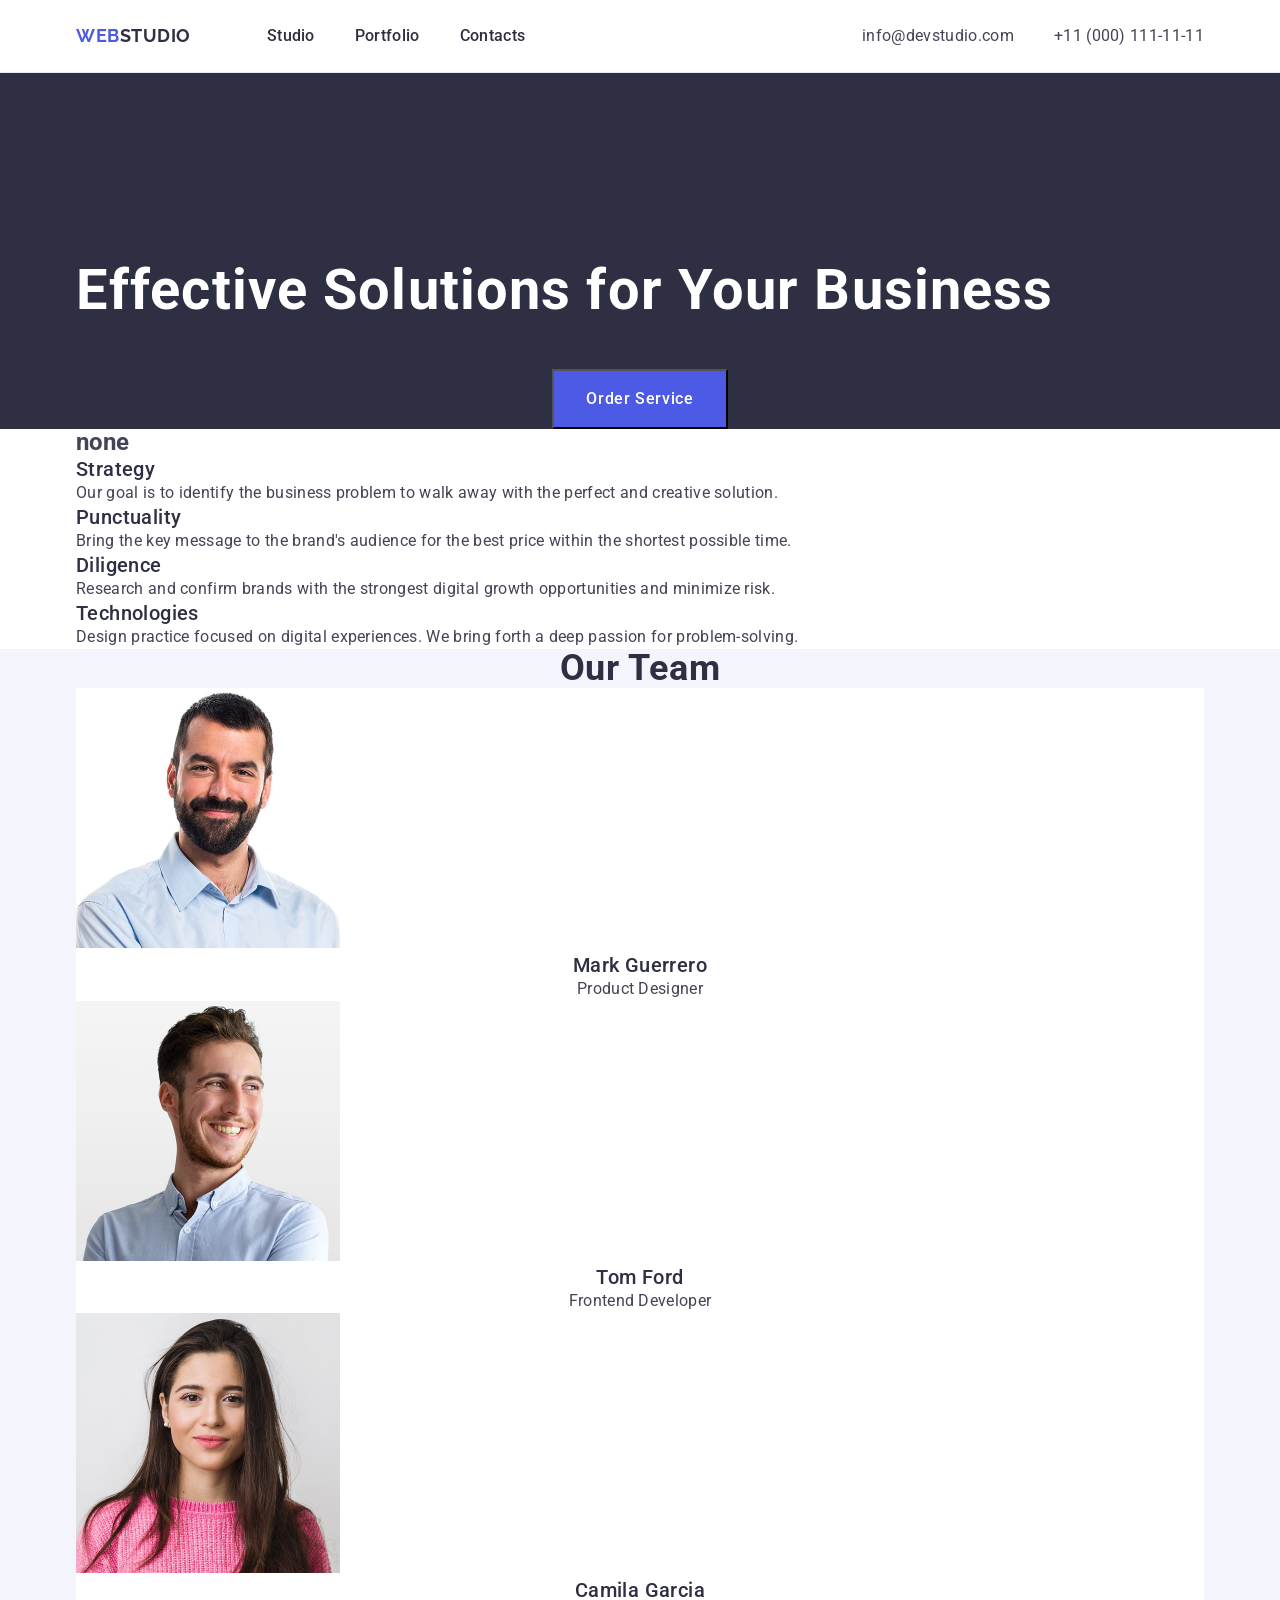
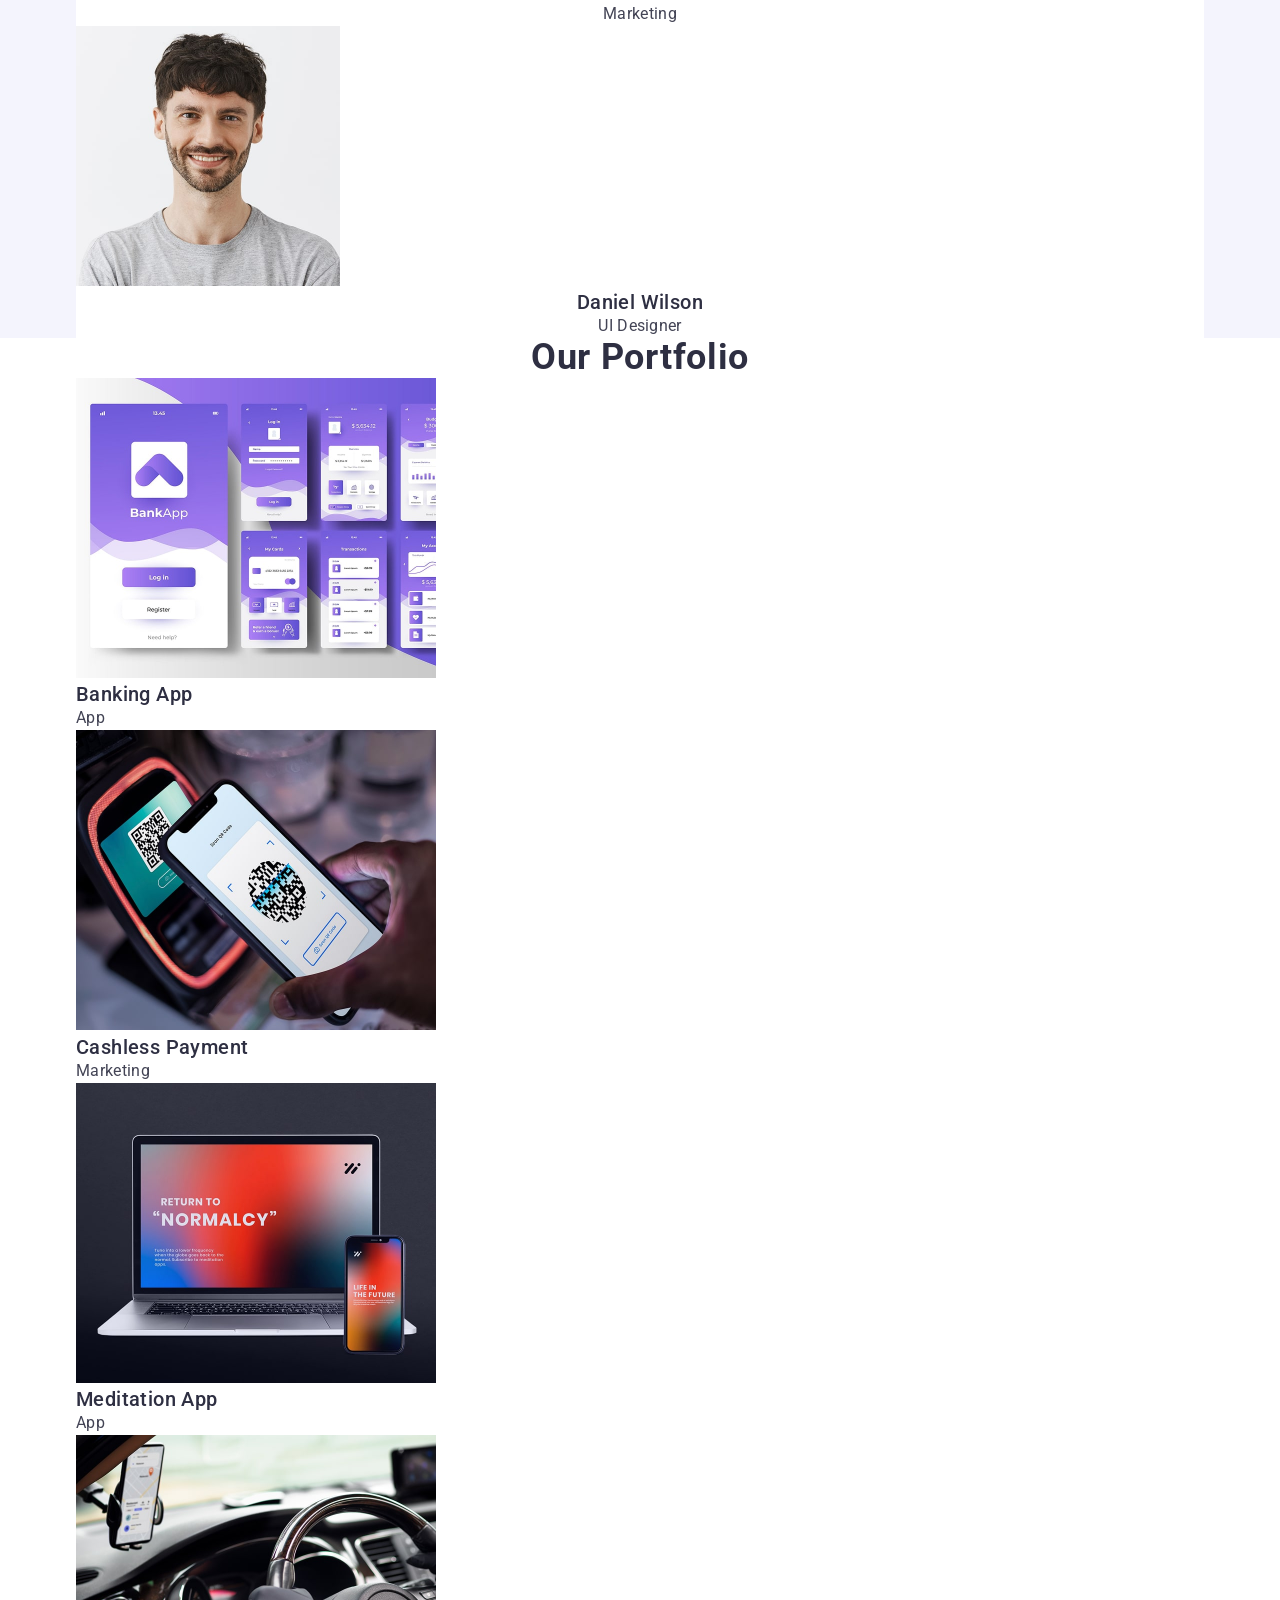
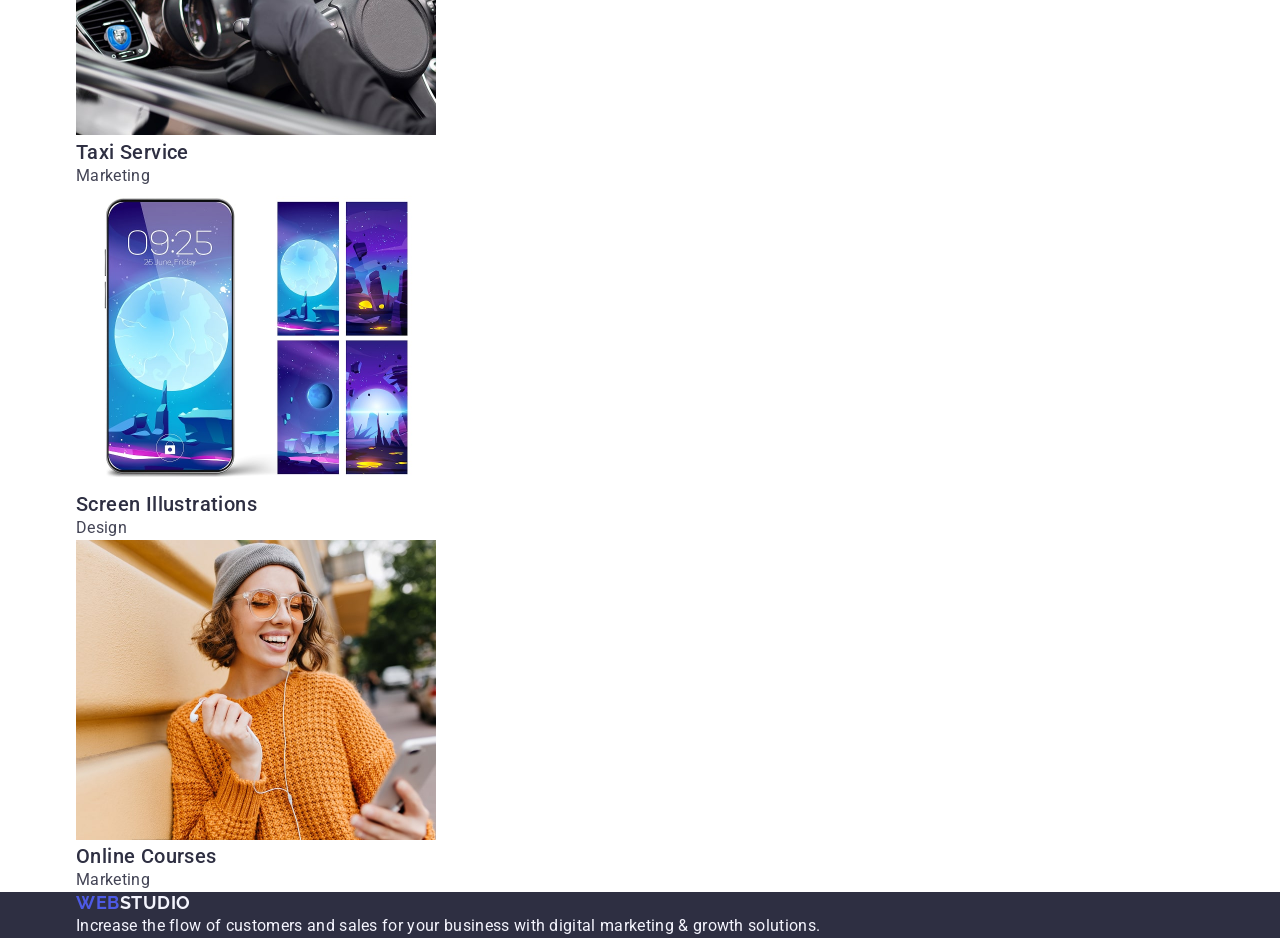
==== commit de928013: "hw-3" ====
--- a/index.html
+++ b/index.html
@@ -12,20 +12,21 @@
 </head>
 <body>
    <header class="page-header">
-    <nav class="header-nav">
-        <a class="logo header-logo" href="./index.html">Web<span class="logo-part">Studio</span></a>
-        <ul class="nav-list">
-            <li class="nav-item">
-                <a class="nav-link" href="./index.html">Studio</a>
-            </li>
-            <li class="nav-item">
-                <a class="nav-link" href="">Portfolio</a>
-            </li>
-            <li class="nav-item">
-                <a class="nav-link" href="">Contacts</a>
-            </li>
-        </ul>
-    </nav>
+    <div class="container header-container">
+        <nav class="header-nav">
+            <a class="logo header-logo" href="./index.html">Web<span class="logo-part">Studio</span></a>
+            <ul class="nav-list">
+                <li class="nav-item">
+                    <a class="nav-link" href="./index.html">Studio</a>
+                </li>
+                <li class="nav-item">
+                    <a class="nav-link" href="">Portfolio</a>
+                </li>
+                <li class="nav-item">
+                    <a class="nav-link" href="">Contacts</a>
+                </li>
+            </ul>
+        </nav>
     <address class="contacts">
     <ul class="contacts-list">
         <li class="contacts-item">
@@ -36,100 +37,110 @@
         </li>
     </ul>
 </address>
+</div>
    </header> 
    <main>
 
     <section class="hero-banner" id="hero-banner">
-        <h1 class="hero-title">Effective Solutions for Your Business</h1>
-        <button class="hero-button" type="button">Order Service</button>
+    <div class="container hero-banner">
+            <h1 class="hero-title">Effective Solutions for Your Business</h1>
+            <button class="hero-button" type="button">Order Service</button>
+            </div>
     </section>
-    <section class="benefits" id="benefits">
-        <h2>none</h2>
-    <ul class="benefits-list">
-        <li class="benefits-list-item">
-            <h3 class="benefits-title">Strategy</h3>
-            <p class="benefits-list-item-text">Our goal is to identify the business problem to walk away with the perfect and creative solution.</p>
-        </li>
-        <li class="benefits-list-item">
-        <h3 class="benefits-title">Punctuality</h3>
-            <p class="benefits-list-item-text">Bring the key message to the brand's audience for the best price within the shortest possible time.</p>
-        </li>
-        <li class="benefits-list-item">
-            <h3 class="benefits-title">Diligence</h3>
-        <p class="benefits-list-item-text">Research and confirm brands with the strongest digital growth opportunities and minimize risk.</p>
-        </li>
-        <li class="benefits-list-item">
-            <h3 class="benefits-title">Technologies</h3>
-            <p class="benefits-list-item-text">Design practice focused on digital experiences. We bring forth a deep passion for problem-solving.</p>
-        </li>
-    </ul>
+<section class="benefits" id="benefits">
+    <div class="container">
+        <h2 class="benefits-none">none</h2> 
+            <ul class="benefits-list">
+                <li class="benefits-list-item">
+                <h3 class="benefits-title">Strategy</h3>
+                    <p class="benefits-list-item-text">Our goal is to identify the business problem to walk away with the perfect and creative solution.</p>
+                </li>
+                <li class="benefits-list-item">
+                <h3 class="benefits-title">Punctuality</h3>
+                    <p class="benefits-list-item-text">Bring the key message to the brand's audience for the best price within the shortest possible time.</p>
+                </li>
+                <li class="benefits-list-item">
+                    <h3 class="benefits-title">Diligence</h3>
+                <p class="benefits-list-item-text">Research and confirm brands with the strongest digital growth opportunities and minimize risk.</p>
+                </li>
+                <li class="benefits-list-item">
+                    <h3 class="benefits-title">Technologies</h3>
+                    <p class="benefits-list-item-text">Design practice focused on digital experiences. We bring forth a deep passion for problem-solving.</p>
+                </li>
+                    </ul>
+                </div>
     </section>
     <section class="team" id="ourteam">
-        <h2 class="team-title">Our Team</h2>
-        <ul class="team-list">
-            <li class="team-list-item">
-                <img src="./images/markguerrero.jpg" alt="Marck Guerrero"  width="264" height="260">
-                <h3 class="team-name-title">Mark Guerrero</h3>
-                <p class="team-text">Product Designer</p>
-            </li>
-            <li class="team-list-item">
-                
-                <img src="./images/tomford.jpg" alt="Tom Ford" width="264" height="260">
-                <h3 class="team-name-title">Tom Ford</h3>
-                <p class="team-text">Frontend Developer</p>
-            </li>
-            <li class="team-list-item">
-                <img src="./images/camilagarcia.jpg" alt="Camila Garcia" width="264" height="260">
-                <h3 class="team-name-title">Camila Garcia</h3>
-                <p class="team-text">Marketing</p>
-            </li>
-            <li class="team-list-item">
-                <img src="./images/danielwilson.jpg" alt="Daniel Wilson" width="264" height="260">
-                <h3 class="team-name-title">Daniel Wilson</h3>
-                <p class="team-text">UI Designer</p>
-            </li>
-        </ul>
-         
-    </section>
+        <div class="container">
+            <h2 class="team-title">Our Team</h2>
+            <ul class="team-list">
+                <li class="team-list-item">
+                    <img src="./images/markguerrero.jpg" alt="Marck Guerrero"  width="264" height="260">
+                    <h3 class="team-name-title">Mark Guerrero</h3>
+                    <p class="team-text">Product Designer</p>
+                </li>
+                <li class="team-list-item">
+            
+                    <img src="./images/tomford.jpg" alt="Tom Ford" width="264" height="260">
+                    <h3 class="team-name-title">Tom Ford</h3>
+                    <p class="team-text">Frontend Developer</p>
+                </li>
+                <li class="team-list-item">
+                    <img src="./images/camilagarcia.jpg" alt="Camila Garcia" width="264" height="260">
+                    <h3 class="team-name-title">Camila Garcia</h3>
+                    <p class="team-text">Marketing</p>
+                </li>
+                <li class="team-list-item">
+                    <img src="./images/danielwilson.jpg" alt="Daniel Wilson" width="264" height="260">
+                    <h3 class="team-name-title">Daniel Wilson</h3>
+                    <p class="team-text">UI Designer</p>
+                </li>
+            </ul>
+            </div>
+    </section>    
     <section class="ourportfolio" id="ourportfolio">
-        <h2 class="ourportfolio-title">Our Portfolio</h2>
-        <ul class="ourportfolio-list">
-            <li  class="ourportfolio-list-item">
-                <img src="./images/bankapp.jpg" alt="Banking App" width="360" height="300">
-                <h3 class="ourportfolio-list-item-title">Banking App</h3>
-                <p  class="ourportfolio-list-item-text">App</p>
-            </li>
-            <li class="ourportfolio-list-item">
-                <img src="./images/terminal.jpg" alt="Terminal" width="360" height="300">
-            <h3 class="ourportfolio-list-item-title">Cashless Payment</h3>
-                <p class="ourportfolio-list-item-text">Marketing</p>
-            </li>
-            <li class="ourportfolio-list-item">
-                <img src="./images/laptop.jpg" alt="Laptop" width="360" height="300">
-                <h3 class="ourportfolio-list-item-title">Meditation App</h3>
-                <p class="ourportfolio-list-item-text">App</p>
-            </li>
-            <li class="ourportfolio-list-item">
-                <img src="./images/gps.jpg" alt="gps" width="360" height="300">
-                <h3 class="ourportfolio-list-item-title">Taxi Service</h3>
-                <p class="ourportfolio-list-item-text">Marketing</p>
-            </li>
-            <li class="ourportfolio-list-item">
-                <img src="./images/mobile.jpg" alt="Mobile" width="360" height="300">
-                <h3 class="ourportfolio-list-item-title">Screen Illustrations</h3>
-                <p class="ourportfolio-list-item-text">Design</p>
-            </li>
-            <li class="ourportfolio-list-item">
-                <img src="./images/yellow.jpg" alt="Girl in yellow" width="360" height="300">
-                <h3 class="ourportfolio-list-item-title">Online Courses</h3>
-                <p class="ourportfolio-list-item-text">Marketing</p>
-            </li>
-        </ul>
+        <div class="container">
+            <h2 class="ourportfolio-title">Our Portfolio</h2>
+            <ul class="ourportfolio-list">
+                <li  class="ourportfolio-list-item">
+                    <img src="./images/bankapp.jpg" alt="Banking App" width="360" height="300">
+                    <h3 class="ourportfolio-list-item-title">Banking App</h3>
+                    <p  class="ourportfolio-list-item-text">App</p>
+                </li>
+                <li class="ourportfolio-list-item">
+                    <img src="./images/terminal.jpg" alt="Terminal" width="360" height="300">
+                <h3 class="ourportfolio-list-item-title">Cashless Payment</h3>
+                    <p class="ourportfolio-list-item-text">Marketing</p>
+                </li>
+                <li class="ourportfolio-list-item">
+                    <img src="./images/laptop.jpg" alt="Laptop" width="360" height="300">
+                    <h3 class="ourportfolio-list-item-title">Meditation App</h3>
+                    <p class="ourportfolio-list-item-text">App</p>
+                </li>
+                <li class="ourportfolio-list-item">
+                    <img src="./images/gps.jpg" alt="gps" width="360" height="300">
+                    <h3 class="ourportfolio-list-item-title">Taxi Service</h3>
+                    <p class="ourportfolio-list-item-text">Marketing</p>
+                </li>
+                <li class="ourportfolio-list-item">
+                    <img src="./images/mobile.jpg" alt="Mobile" width="360" height="300">
+                    <h3 class="ourportfolio-list-item-title">Screen Illustrations</h3>
+                    <p class="ourportfolio-list-item-text">Design</p>
+                </li>
+                <li class="ourportfolio-list-item">
+                    <img src="./images/yellow.jpg" alt="Girl in yellow" width="360" height="300">
+                    <h3 class="ourportfolio-list-item-title">Online Courses</h3>
+                    <p class="ourportfolio-list-item-text">Marketing</p>
+                </li>
+            </ul>
+            </div>
     </section>
    </main>
    <footer class="page-footer">
-<a class="logo footer-logo" href="./index.html">Web<span class="logo-part">Studio</span></a>
-<p class="footer-text">Increase the flow of customers and sales for your business with digital marketing & growth solutions.</p>
+<div class="container">
+    <a class="logo footer-logo" href="./index.html">Web<span class="logo-part">Studio</span></a>
+    <p class="footer-text">Increase the flow of customers and sales for your business with digital marketing & growth solutions.</p>
+</div>
    </footer>
 </body>
 </html>
--- a/css/styles.css
+++ b/css/styles.css
@@ -11,7 +11,16 @@
 a {
     text-decoration: none;
 }
-
+p, ul, ol, h1, h2, h3, h4, h5, h6 {
+    margin: 0;
+    padding: 0;
+}
+.container {
+    width: 1158px;
+    padding: 0 15px;
+    margin: 0 auto;
+}
+/* logo */
 .logo {
 font-family: "Raleway", sans-serif;
 font-weight: 700;
@@ -21,23 +30,45 @@
 text-transform: uppercase;
 color: #4d5ae5;
 }
-
+.header-logo {
+   padding: 24px 0;
+   margin-right: 76px; 
+}
+/* header */
 .header-logo .logo-part {
     color: #2e2f42;
 }
-.footer-logo .logo-part {
-    color: #f4f4fd
-}
+.page-header {
+border-bottom: 1px solid #e7e9fc;
+}
+.header-container {
+    display: flex;
+    align-items: center;
+}
+.header-nav {
+    display: flex;
+    align-items: center;
+}
+
+/* nav */
 .nav-link {
 font-weight: 500;
 font-size: 16px;
 line-height: 1.5;
 letter-spacing: 0.02em;
 color: #2e2f42;
+padding: 24px 0;
+display: block;
+}
+.nav-list {
+    display: flex;
+    align-items: center;
+    gap: 40px;
 }
 
 .contacts {
     font-style: normal;
+    margin-left: auto;
 }
 
 .contacts-link {
@@ -45,6 +76,8 @@
 line-height: 1.5;
 letter-spacing: 0.02em;
 color: #434455;
+padding: 24px 0;
+display: block;
 }
 
 .contacts-link:hover,
@@ -53,19 +86,28 @@
 .nav-link:focus {
     color: #404bbf;
 }
-.page-footer {
-    background-color: #2e2f42;;
-}
+.contacts-list {
+display: flex;
+align-items: center;
+gap: 40px;
+}
+
+/* hero */
+
 .hero-banner {
-    background-color: #2e2f42;
+background-color: #2e2f42;
 }
 .hero-title {
-    font-weight: 700;
+font-weight: 700;
 font-size: 56px;
 line-height: 1.07;
 letter-spacing: 0.02em;
 text-align: center;
 color: #fff;
+display: flex;
+align-items: center;
+margin: 0 auto;
+padding-top: 188px;
 }
 .hero-button {
 background-color: #4D5AE5;
@@ -75,14 +117,25 @@
 letter-spacing: 0.04em;
 color: #fff;
 cursor: pointer;
+margin-top: 48px;
+display: flex;
+align-items: center;
+margin-left: auto;
+margin-right: auto;
+padding: 16px 32px;
+
 }
 .hero-button:hover,
 .hero-button:focus {
     background-color: #404BBF
 }
+
+/* benefits */
+
 .benefits {
 
 }
+
 .benefits-list {
 
 }
@@ -106,6 +159,7 @@
 color: #434455;
 }
 
+/* team */
 .team {
 background-color: #F4F4FD;
 
@@ -141,6 +195,9 @@
 text-align: center;
 color: #434455;
 }
+
+/* ourportfolio */
+
 .ourportfolio {
 
 }
@@ -174,8 +231,17 @@
 letter-spacing: 0.02em;
 color: #434455;
 }
+
+/* footer */
+.page-footer {
+    background-color: #2e2f42;
+}
+
+.footer-logo .logo-part {
+    color: #f4f4fd
+}
 .footer-text {
 line-height: 1.5;
 letter-spacing: 0.02em;
 color: #f4f4fd;
-}+}
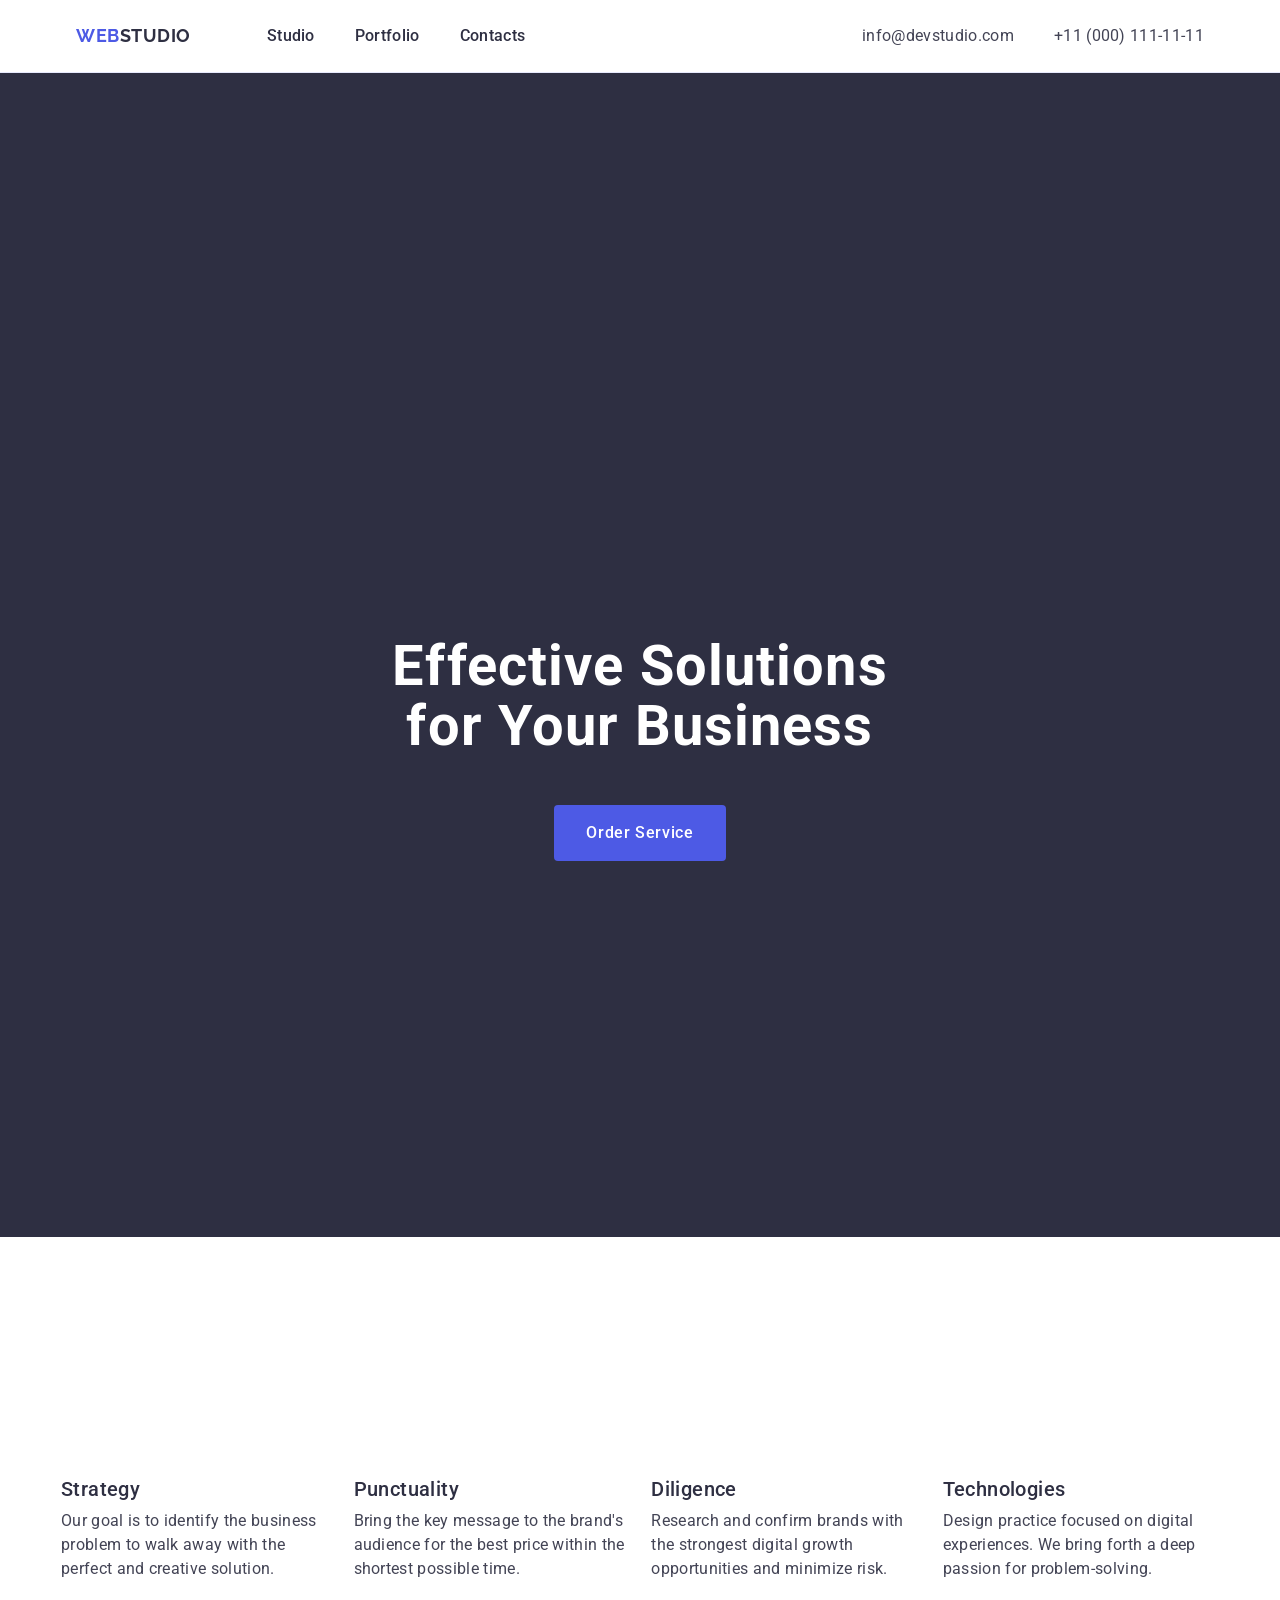
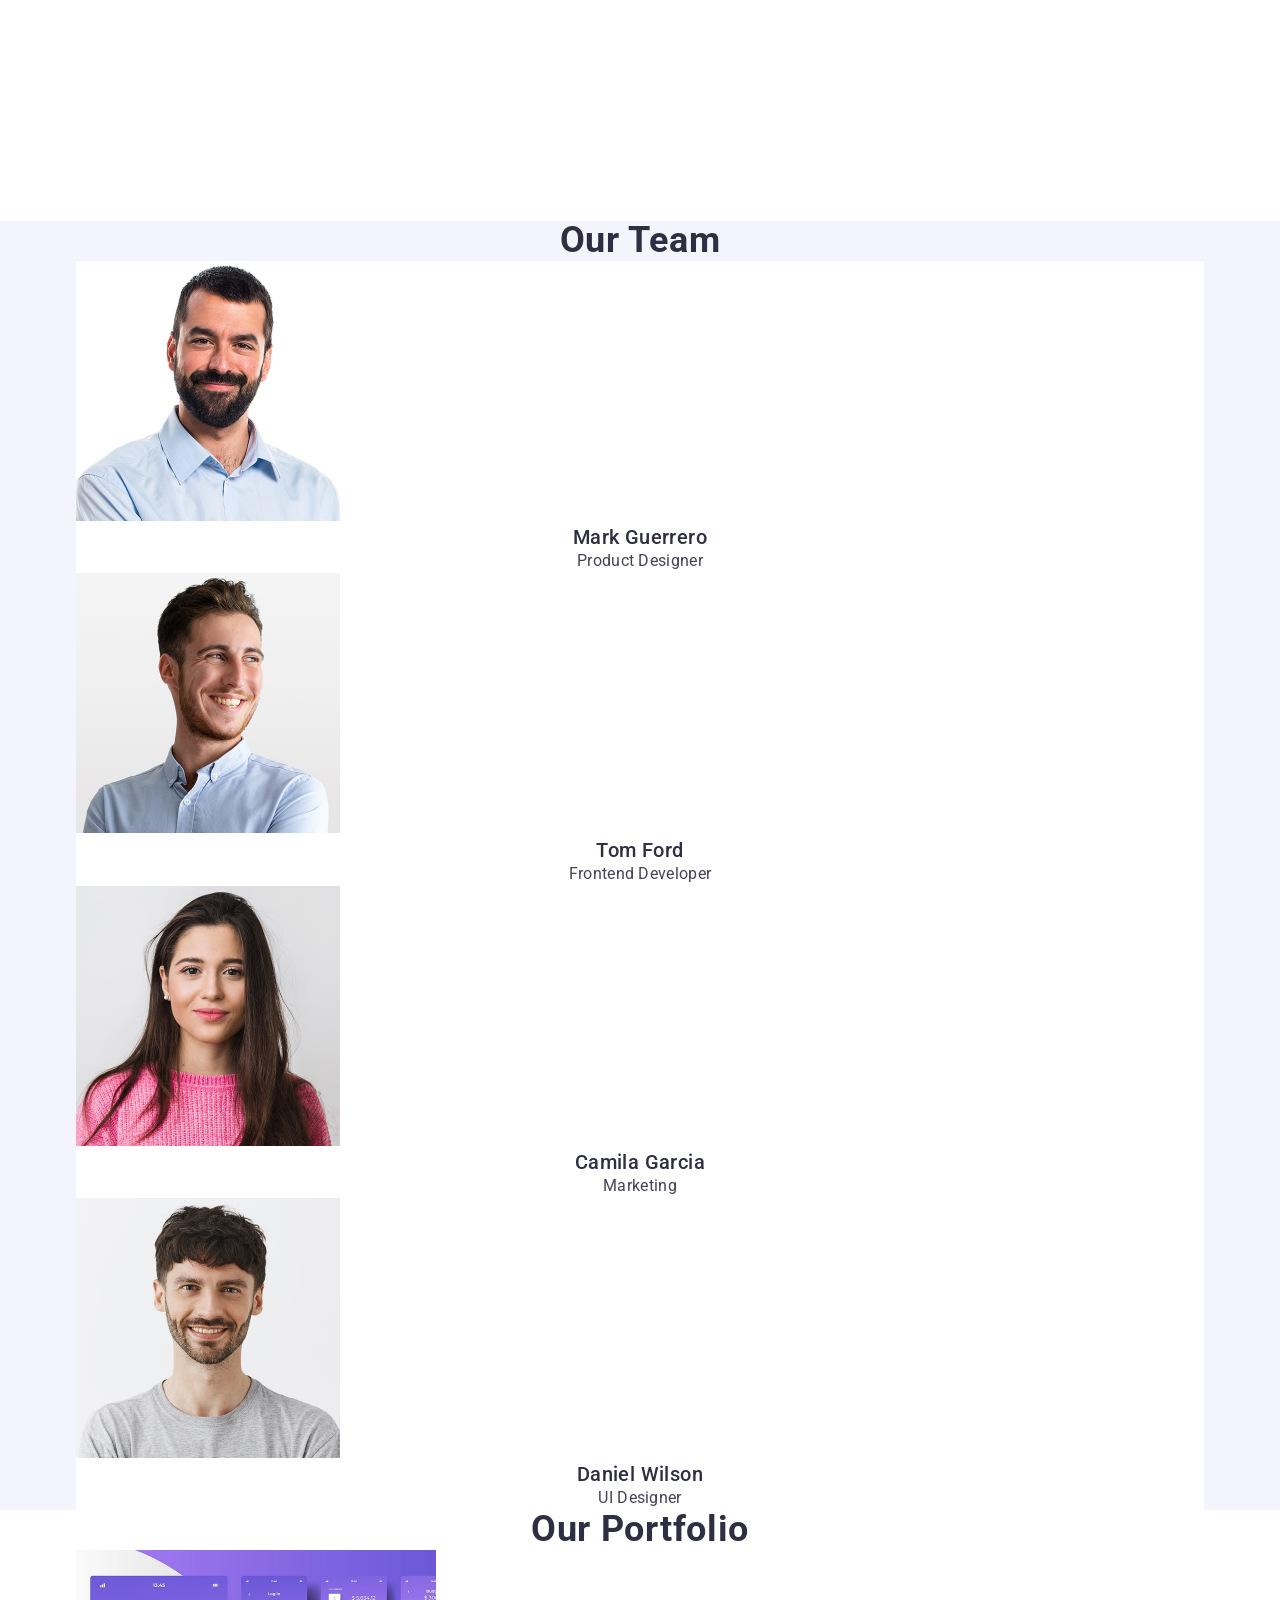
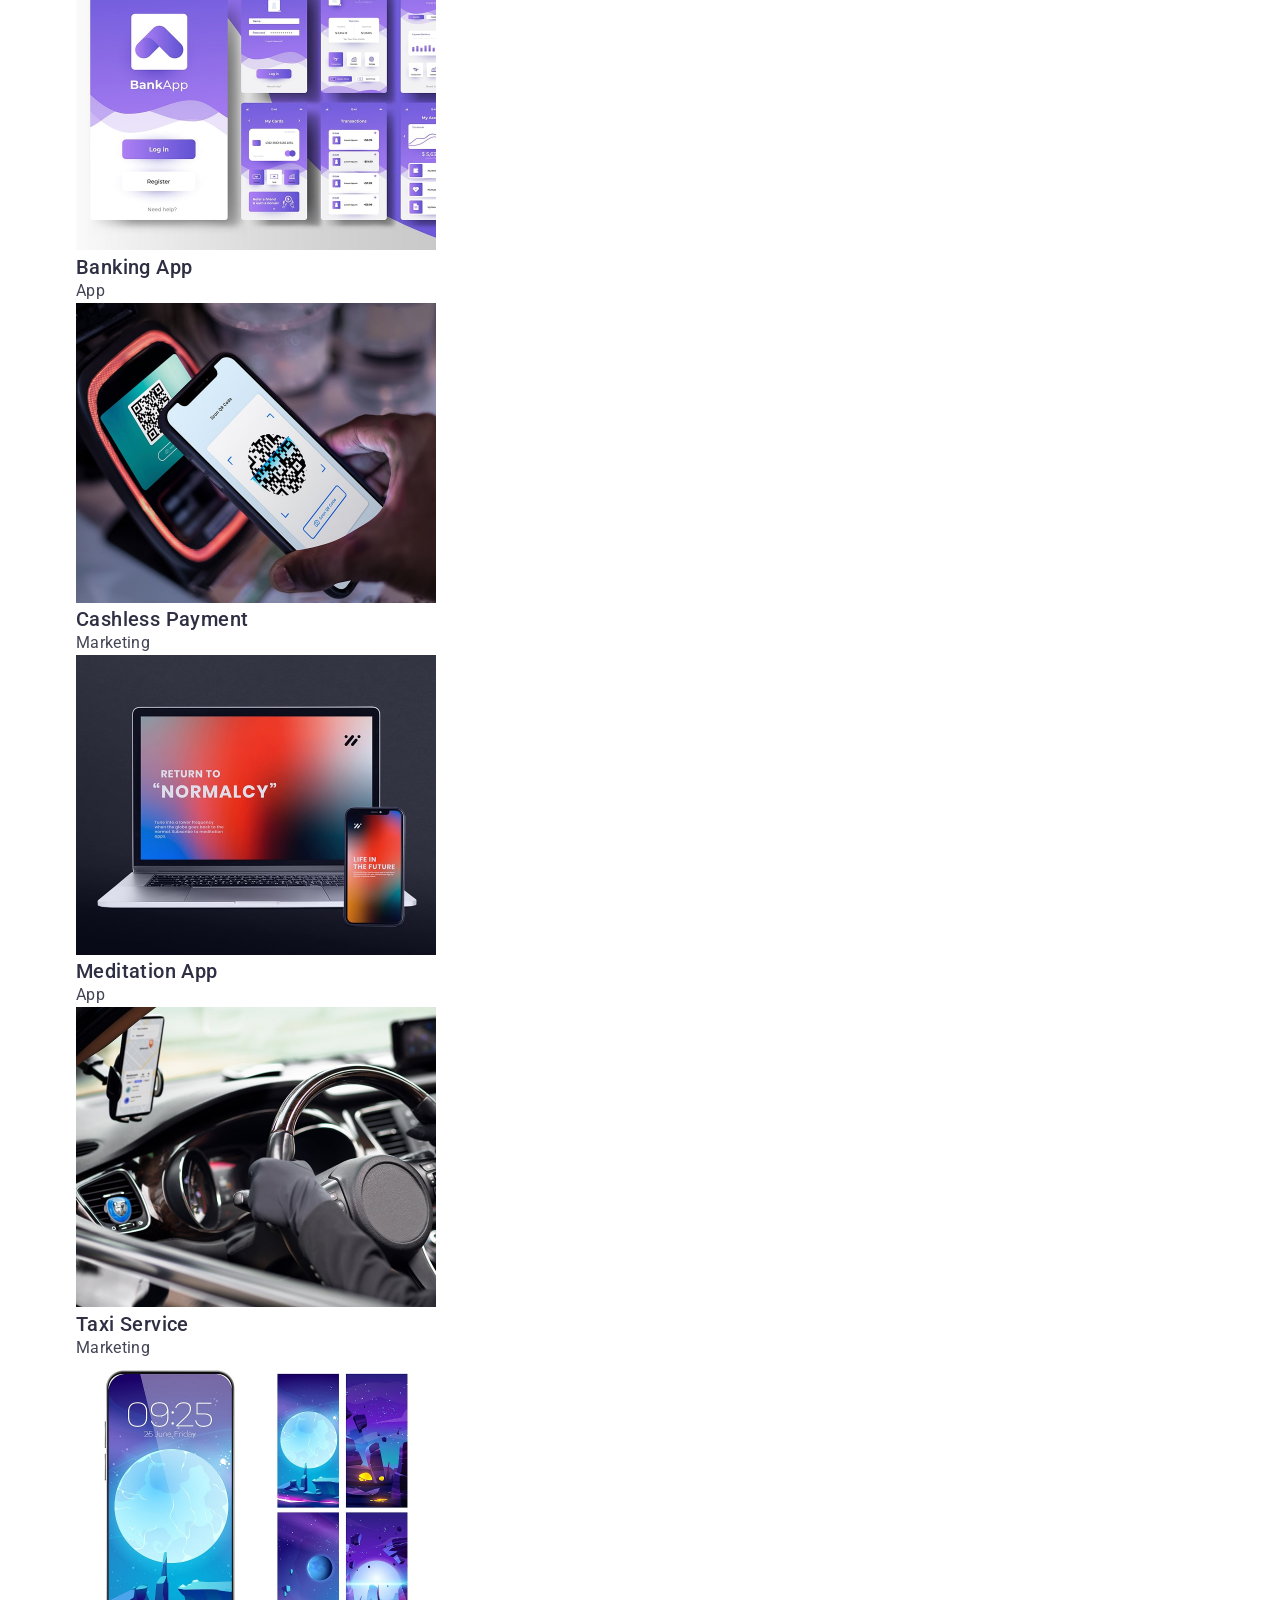
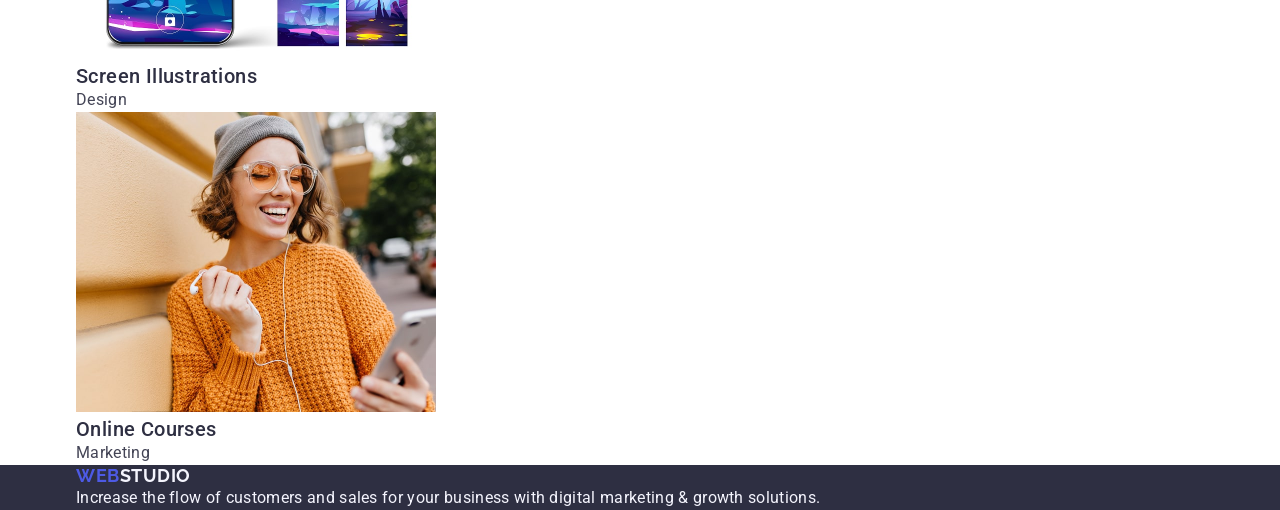
==== commit c10d45f6: "hw-3" ====
--- a/index.html
+++ b/index.html
@@ -48,8 +48,8 @@
             </div>
     </section>
 <section class="benefits" id="benefits">
-    <div class="container">
-        <h2 class="benefits-none">none</h2> 
+    <div class="container benefits">
+        <h2 class="visually-hidden">none</h2> 
             <ul class="benefits-list">
                 <li class="benefits-list-item">
                 <h3 class="benefits-title">Strategy</h3>
--- a/css/styles.css
+++ b/css/styles.css
@@ -96,6 +96,7 @@
 
 .hero-banner {
 background-color: #2e2f42;
+padding: 188px 0;
 }
 .hero-title {
 font-weight: 700;
@@ -108,6 +109,7 @@
 align-items: center;
 margin: 0 auto;
 padding-top: 188px;
+max-width: 496px;
 }
 .hero-button {
 background-color: #4D5AE5;
@@ -118,11 +120,15 @@
 color: #fff;
 cursor: pointer;
 margin-top: 48px;
-display: flex;
+display: block;
 align-items: center;
 margin-left: auto;
 margin-right: auto;
 padding: 16px 32px;
+min-width: 169px;
+height: 56px;
+border: none;
+border-radius: 4px;
 
 }
 .hero-button:hover,
@@ -131,17 +137,32 @@
 }
 
 /* benefits */
+.visually-hidden {
+  position: absolute;
+  width: 1px;
+  height: 1px;
+  margin: -1px;
+  border: 0;
+  padding: 0;
+  white-space: nowrap;
+  clip-path: inset(100%);
+  clip: rect(0, 0, 0, 0);
+  overflow: hidden;
+}
 
 .benefits {
-
+padding: 120px 0;
 }
 
 .benefits-list {
+    display: flex;
+    align-items: center;
+    gap: 24px;
 
 }
 
 .benefits-list-item {
-
+width: calc((100%-72px)/4);
 }
 
 .benefits-title {
@@ -150,6 +171,7 @@
 line-height: 1.2;
 letter-spacing: 0.02em;
 color: #2e2f42;
+margin-bottom: 8px;
 }
 .benefits-list-item-text {
 font-weight: 400;
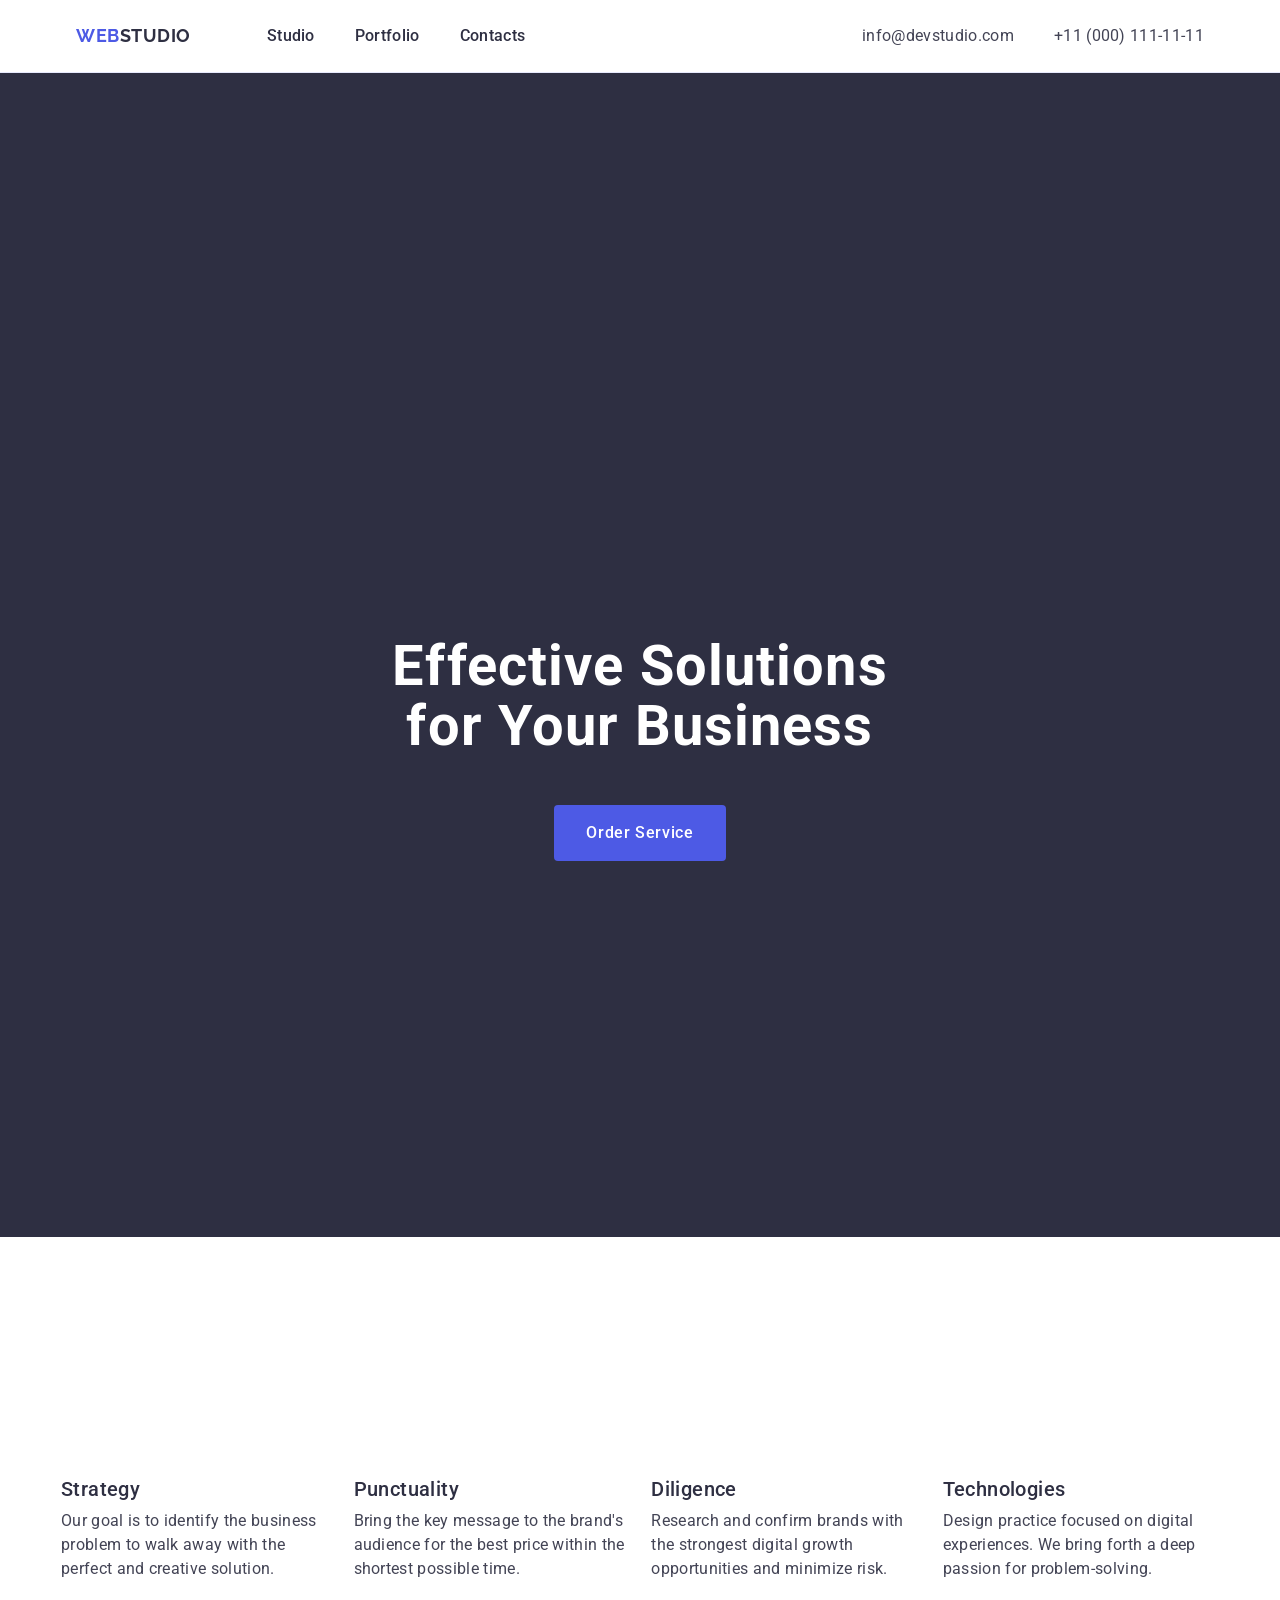
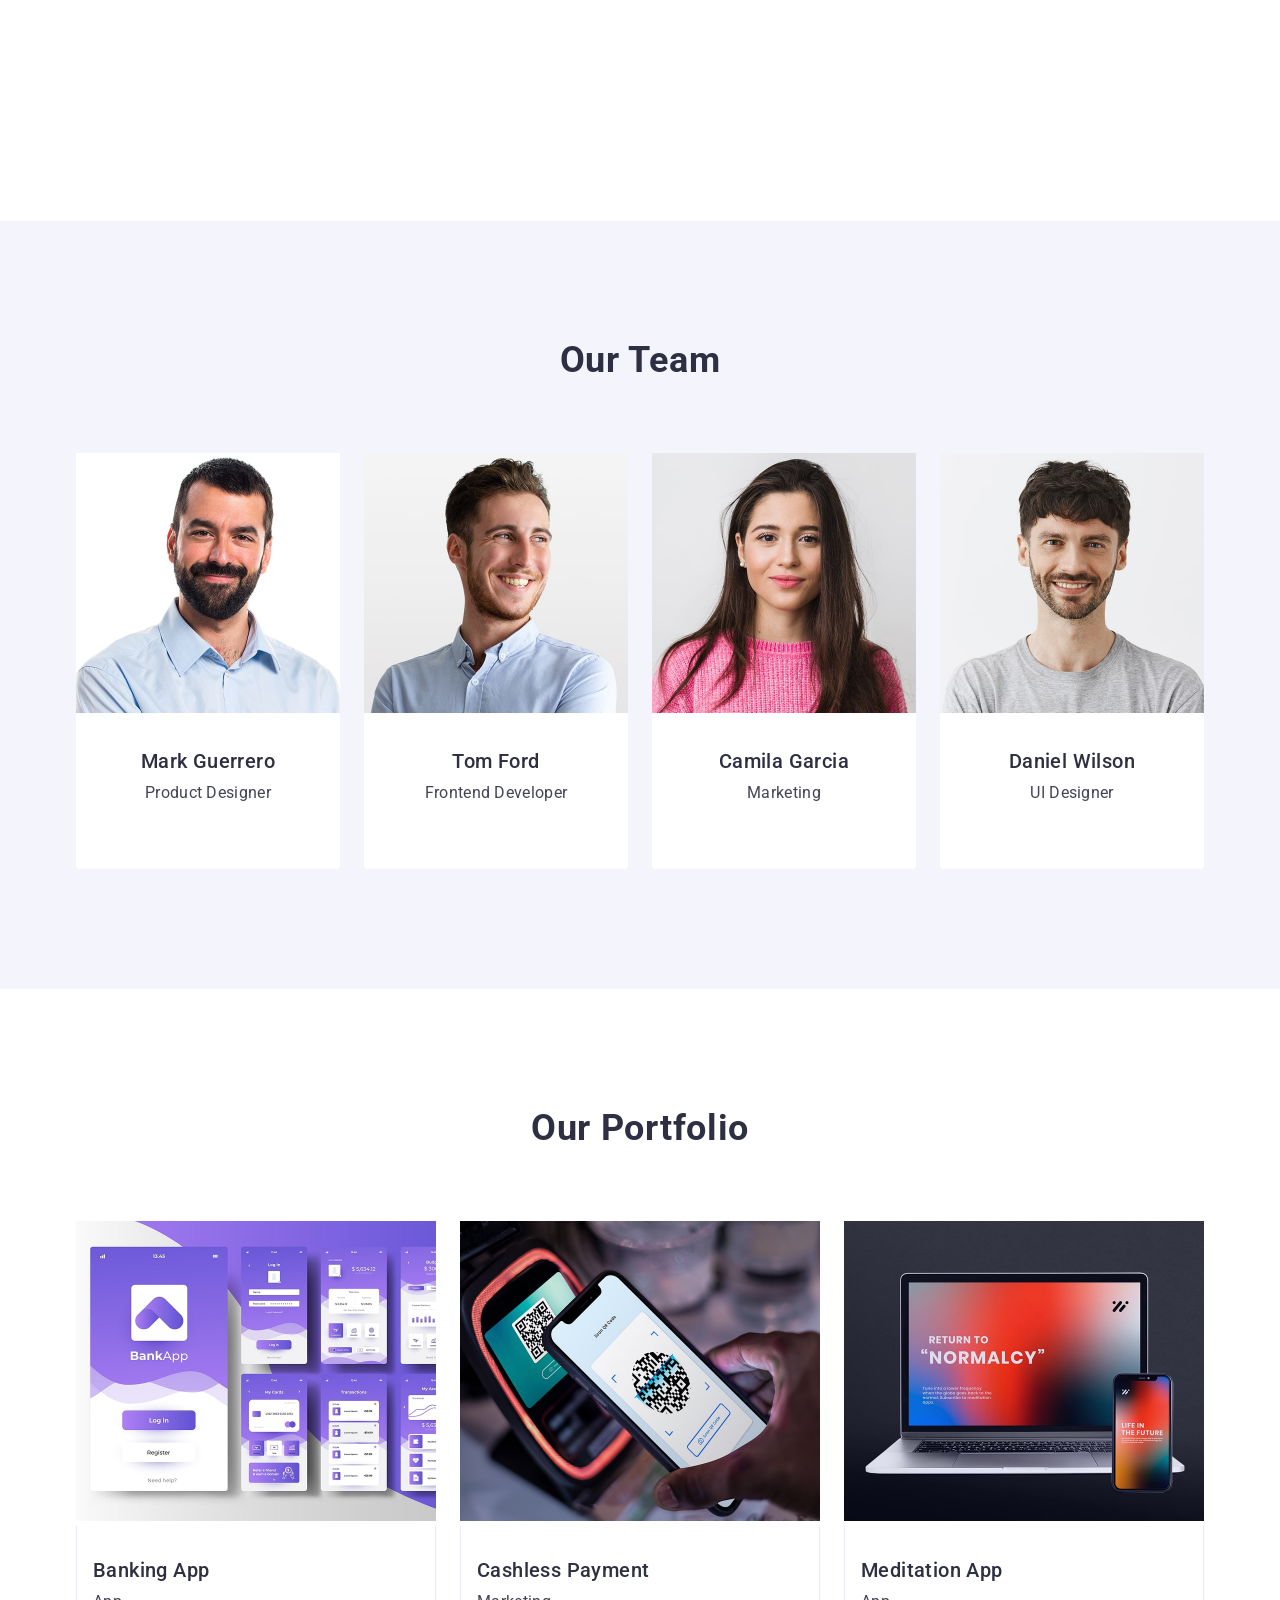
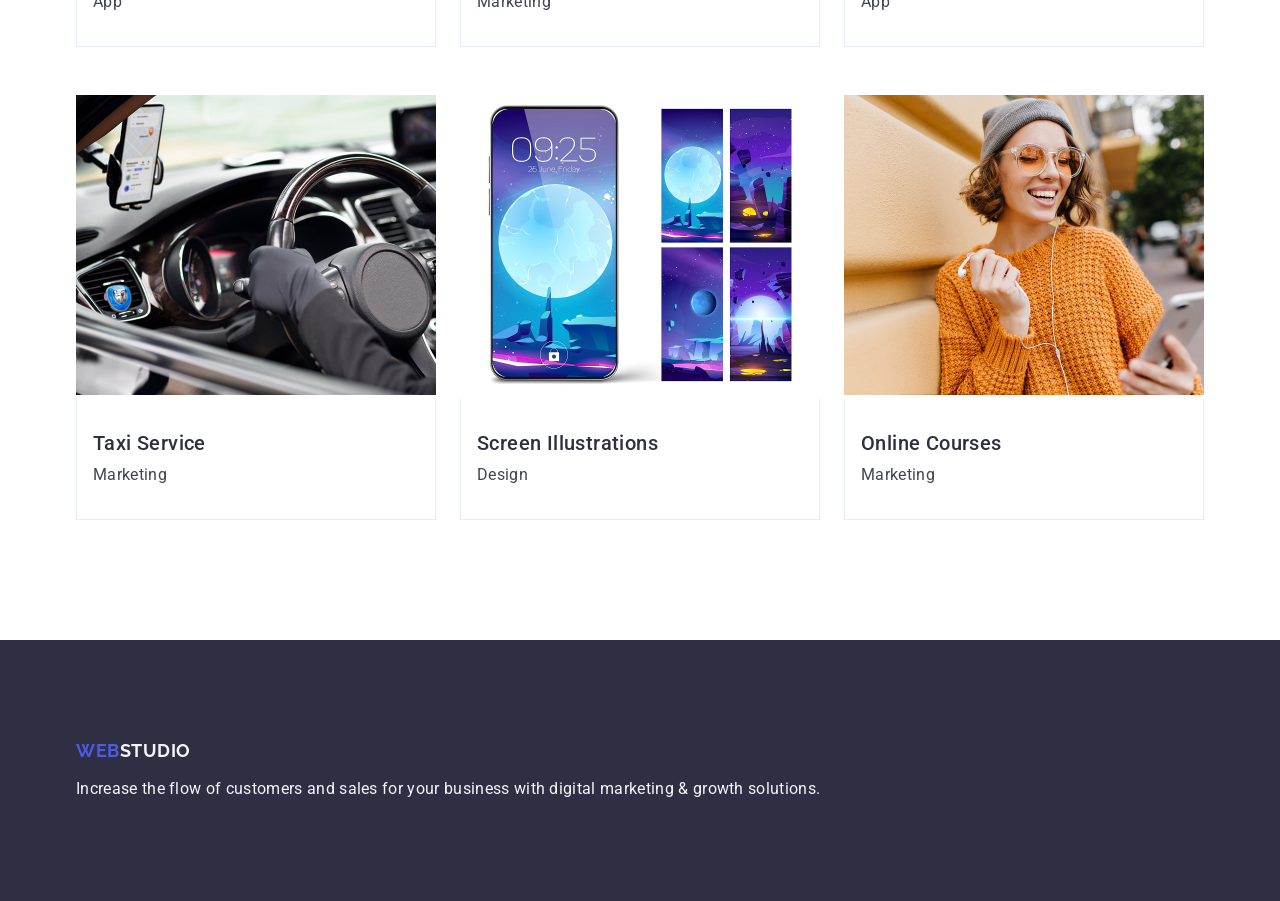
==== commit 808174db: "hw-3" ====
--- a/index.html
+++ b/index.html
@@ -76,24 +76,32 @@
             <ul class="team-list">
                 <li class="team-list-item">
                     <img src="./images/markguerrero.jpg" alt="Marck Guerrero"  width="264" height="260">
-                    <h3 class="team-name-title">Mark Guerrero</h3>
+                    <div class="team-content">
+                        <h3 class="team-name-title">Mark Guerrero</h3>
                     <p class="team-text">Product Designer</p>
+                </div>
                 </li>
                 <li class="team-list-item">
             
                     <img src="./images/tomford.jpg" alt="Tom Ford" width="264" height="260">
-                    <h3 class="team-name-title">Tom Ford</h3>
+                    <div class="team-content">
+                        <h3 class="team-name-title">Tom Ford</h3>
+                    
                     <p class="team-text">Frontend Developer</p>
+                    </div>
                 </li>
                 <li class="team-list-item">
                     <img src="./images/camilagarcia.jpg" alt="Camila Garcia" width="264" height="260">
-                    <h3 class="team-name-title">Camila Garcia</h3>
-                    <p class="team-text">Marketing</p>
+                    <div class="team-content">
+                        <h3 class="team-name-title">Camila Garcia</h3>
+                        <p class="team-text">Marketing</p>
+                    </div>
                 </li>
                 <li class="team-list-item">
                     <img src="./images/danielwilson.jpg" alt="Daniel Wilson" width="264" height="260">
-                    <h3 class="team-name-title">Daniel Wilson</h3>
+                    <div class="team-content"><h3 class="team-name-title">Daniel Wilson</h3>
                     <p class="team-text">UI Designer</p>
+                    </div>
                 </li>
             </ul>
             </div>
@@ -104,33 +112,45 @@
             <ul class="ourportfolio-list">
                 <li  class="ourportfolio-list-item">
                     <img src="./images/bankapp.jpg" alt="Banking App" width="360" height="300">
-                    <h3 class="ourportfolio-list-item-title">Banking App</h3>
-                    <p  class="ourportfolio-list-item-text">App</p>
+                    <div class="ourportfolio-content">
+                        <h3 class="ourportfolio-list-item-title">Banking App</h3>
+                        <p  class="ourportfolio-list-item-text">App</p>
+                    </div>
                 </li>
                 <li class="ourportfolio-list-item">
                     <img src="./images/terminal.jpg" alt="Terminal" width="360" height="300">
-                <h3 class="ourportfolio-list-item-title">Cashless Payment</h3>
-                    <p class="ourportfolio-list-item-text">Marketing</p>
+                <div class="ourportfolio-content">
+                    <h3 class="ourportfolio-list-item-title">Cashless Payment</h3>
+                        <p class="ourportfolio-list-item-text">Marketing</p>
+                </div>
                 </li>
                 <li class="ourportfolio-list-item">
                     <img src="./images/laptop.jpg" alt="Laptop" width="360" height="300">
-                    <h3 class="ourportfolio-list-item-title">Meditation App</h3>
-                    <p class="ourportfolio-list-item-text">App</p>
+                    <div class="ourportfolio-content">
+                        <h3 class="ourportfolio-list-item-title">Meditation App</h3>
+                        <p class="ourportfolio-list-item-text">App</p>
+                    </div>
                 </li>
                 <li class="ourportfolio-list-item">
                     <img src="./images/gps.jpg" alt="gps" width="360" height="300">
-                    <h3 class="ourportfolio-list-item-title">Taxi Service</h3>
-                    <p class="ourportfolio-list-item-text">Marketing</p>
+                    <div class="ourportfolio-content">
+                        <h3 class="ourportfolio-list-item-title">Taxi Service</h3>
+                        <p class="ourportfolio-list-item-text">Marketing</p>
+                    </div>
                 </li>
                 <li class="ourportfolio-list-item">
                     <img src="./images/mobile.jpg" alt="Mobile" width="360" height="300">
-                    <h3 class="ourportfolio-list-item-title">Screen Illustrations</h3>
-                    <p class="ourportfolio-list-item-text">Design</p>
+                    <div class="ourportfolio-content">
+                        <h3 class="ourportfolio-list-item-title">Screen Illustrations</h3>
+                        <p class="ourportfolio-list-item-text">Design</p>
+                    </div>
                 </li>
                 <li class="ourportfolio-list-item">
                     <img src="./images/yellow.jpg" alt="Girl in yellow" width="360" height="300">
-                    <h3 class="ourportfolio-list-item-title">Online Courses</h3>
-                    <p class="ourportfolio-list-item-text">Marketing</p>
+                    <div class="ourportfolio-content">
+                        <h3 class="ourportfolio-list-item-title">Online Courses</h3>
+                        <p class="ourportfolio-list-item-text">Marketing</p>
+                    </div>
                 </li>
             </ul>
             </div>
--- a/css/styles.css
+++ b/css/styles.css
@@ -15,6 +15,7 @@
     margin: 0;
     padding: 0;
 }
+
 .container {
     width: 1158px;
     padding: 0 15px;
@@ -184,7 +185,7 @@
 /* team */
 .team {
 background-color: #F4F4FD;
-
+padding: 120px 0;
 }
 .team-title {
 font-size: 36px;
@@ -193,13 +194,21 @@
 text-align: center;
 color: #2e2f42;
  text-transform: capitalize;
+ margin-bottom: 72px;
 }
 .team-list {
-
+display: flex;
+align-items: center;
+gap: 24px;
 }
 .team-list-item {
 background-color: #FFFFFF;
-
+width: calc((100%-72px)/4);
+border-radius: 0 0 4px 4px;
+padding: 0px 0px 32px 0px;
+}
+.team-content {
+    padding: 32px 16px;
 }
 .team-name-title {
 font-weight: 500;
@@ -208,6 +217,7 @@
 letter-spacing: 0.02em;
 text-align: center;
 color: #2e2f42;
+padding-bottom: 8px;
 }
 .team-text {
 font-weight: 400;
@@ -221,6 +231,7 @@
 /* ourportfolio */
 
 .ourportfolio {
+padding: 120px 0;
 
 }
 .ourportfolio-title {
@@ -231,12 +242,26 @@
 color: #2e2f42;
 line-height: 1.11;
 text-transform: capitalize;
+margin-bottom: 72px;
 }
 .ourportfolio-list{
+display: flex;
+align-items: center;
+flex-wrap: wrap;
+column-gap: 24px;
+row-gap: 48px;
+
 
 }
 .ourportfolio-list-item {
-
+ width: calc((100% - 48px)/3)
+
+
+}
+.ourportfolio-content {
+    padding: 32px 16px;
+    border: 1px solid #e7e9fc;
+    border-top: none; 
 }
 .ourportfolio-list-item-title {
 font-weight: 500;
@@ -244,6 +269,8 @@
 line-height: 1.2;
 letter-spacing: 0.02em;
 color: #2e2f42;
+padding-bottom: 8px;
+
 
 }
 .ourportfolio-list-item-text {
@@ -257,10 +284,13 @@
 /* footer */
 .page-footer {
     background-color: #2e2f42;
+    padding: 100px 0;
 }
 
 .footer-logo .logo-part {
-    color: #f4f4fd
+    color: #f4f4fd;
+    display: inline-block;
+     margin-bottom: 16px; 
 }
 .footer-text {
 line-height: 1.5;
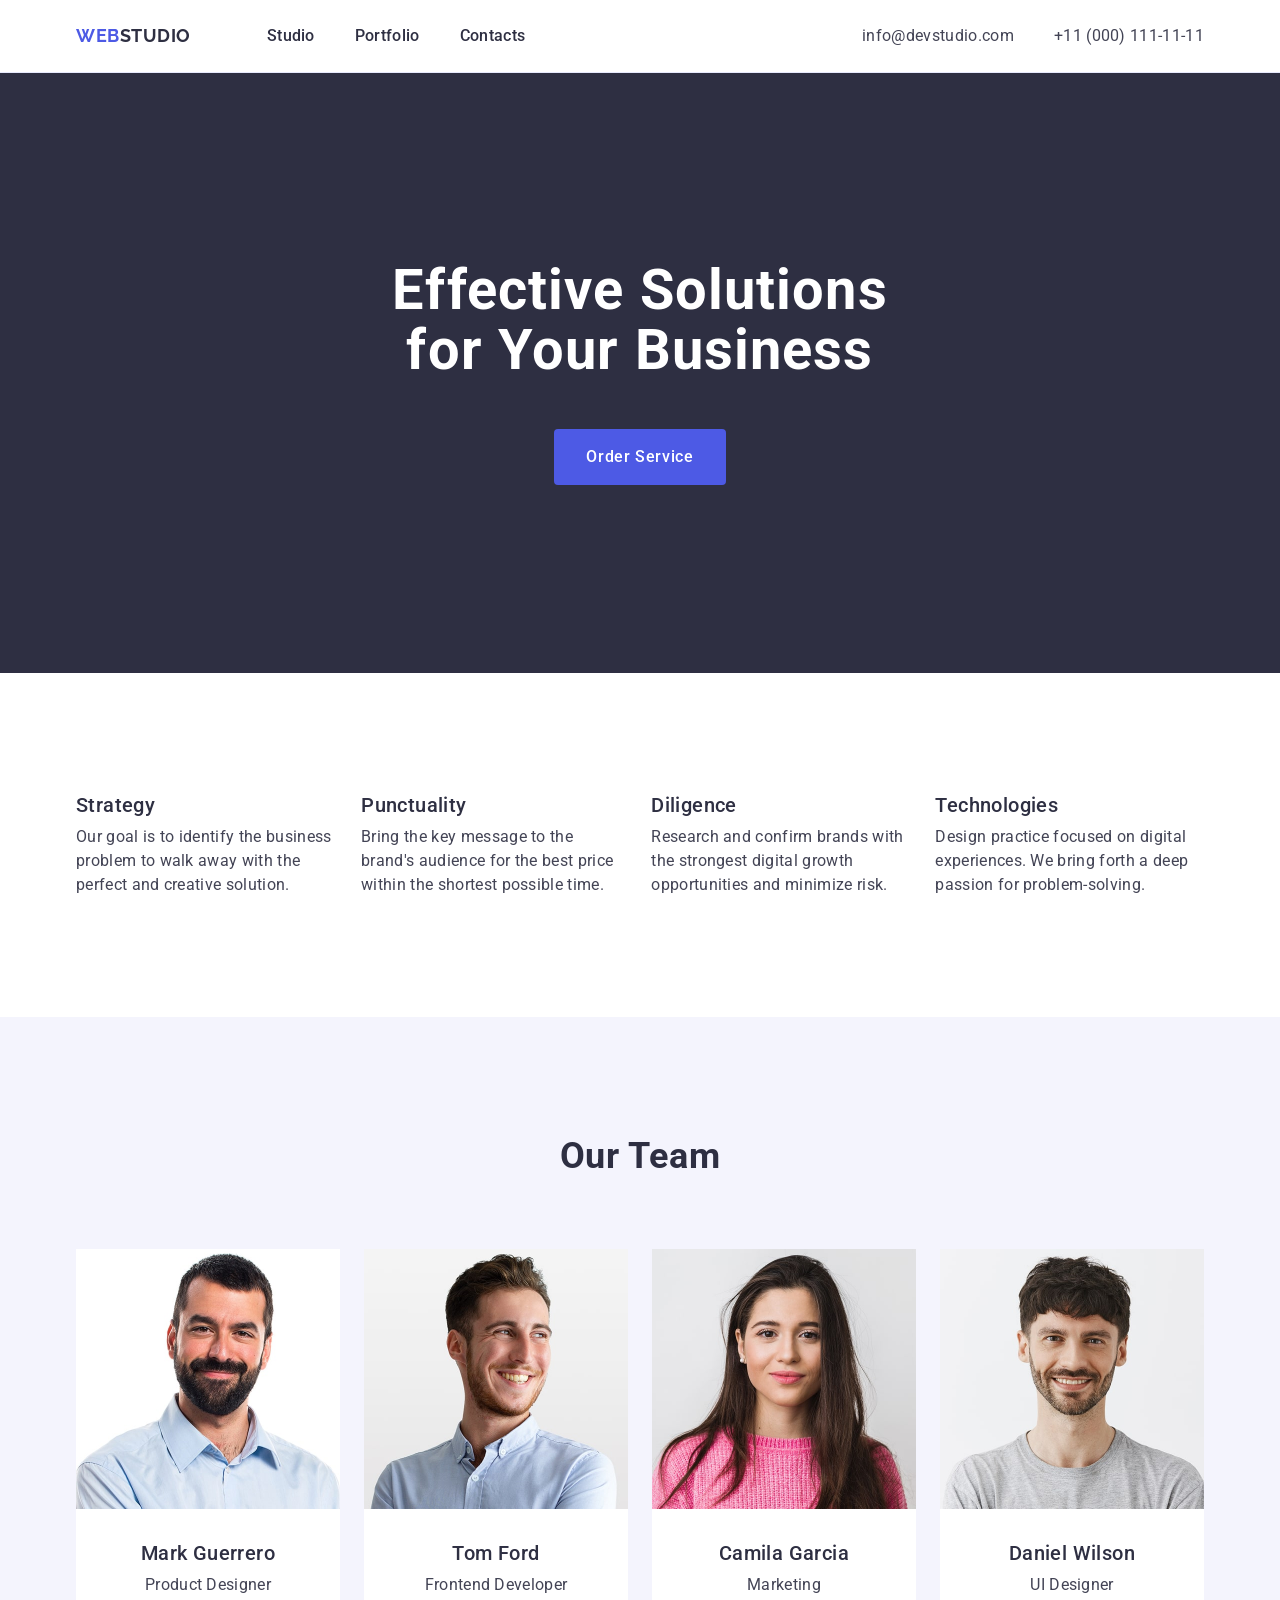
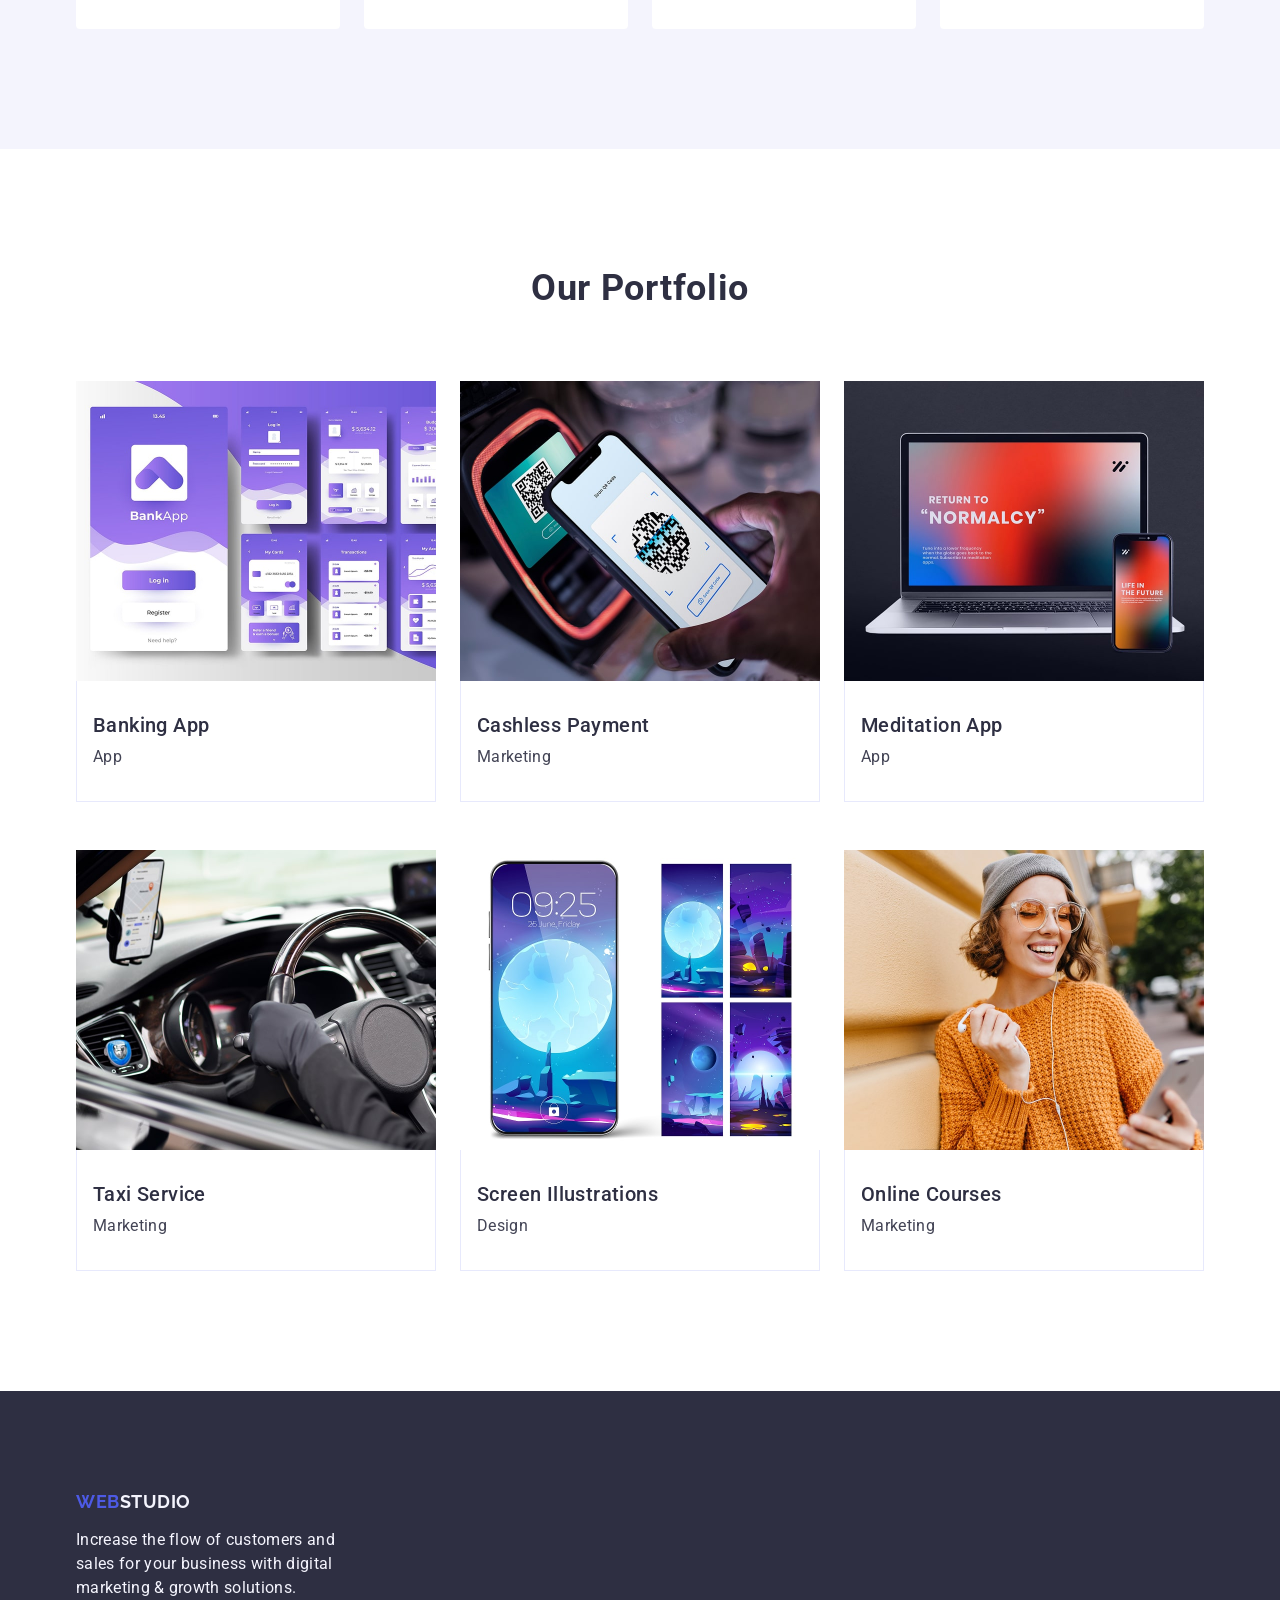
==== commit f26f4ea9: "hw-3" ====
--- a/index.html
+++ b/index.html
@@ -42,13 +42,13 @@
    <main>
 
     <section class="hero-banner" id="hero-banner">
-    <div class="container hero-banner">
+    <div class="container">
             <h1 class="hero-title">Effective Solutions for Your Business</h1>
             <button class="hero-button" type="button">Order Service</button>
             </div>
     </section>
 <section class="benefits" id="benefits">
-    <div class="container benefits">
+    <div class="container">
         <h2 class="visually-hidden">none</h2> 
             <ul class="benefits-list">
                 <li class="benefits-list-item">
--- a/css/styles.css
+++ b/css/styles.css
@@ -15,7 +15,9 @@
     margin: 0;
     padding: 0;
 }
-
+img {
+  display: block;
+}
 .container {
     width: 1158px;
     padding: 0 15px;
@@ -109,7 +111,6 @@
 display: flex;
 align-items: center;
 margin: 0 auto;
-padding-top: 188px;
 max-width: 496px;
 }
 .hero-button {
@@ -205,10 +206,9 @@
 background-color: #FFFFFF;
 width: calc((100%-72px)/4);
 border-radius: 0 0 4px 4px;
-padding: 0px 0px 32px 0px;
 }
 .team-content {
-    padding: 32px 16px;
+    padding: 32px 0;
 }
 .team-name-title {
 font-weight: 500;
@@ -217,7 +217,7 @@
 letter-spacing: 0.02em;
 text-align: center;
 color: #2e2f42;
-padding-bottom: 8px;
+margin-bottom: 8px
 }
 .team-text {
 font-weight: 400;
@@ -269,7 +269,7 @@
 line-height: 1.2;
 letter-spacing: 0.02em;
 color: #2e2f42;
-padding-bottom: 8px;
+margin-bottom: 8px
 
 
 }
@@ -283,17 +283,19 @@
 
 /* footer */
 .page-footer {
-    background-color: #2e2f42;
-    padding: 100px 0;
-}
-
+ background-color: #2e2f42;
+ padding: 100px 0;
+}
+.footer-logo {
+display: inline-block;
+margin-bottom: 16px; 
+}
 .footer-logo .logo-part {
-    color: #f4f4fd;
-    display: inline-block;
-     margin-bottom: 16px; 
+color: #f4f4fd;
 }
 .footer-text {
 line-height: 1.5;
 letter-spacing: 0.02em;
 color: #f4f4fd;
-}
+width: 264px;
+}
